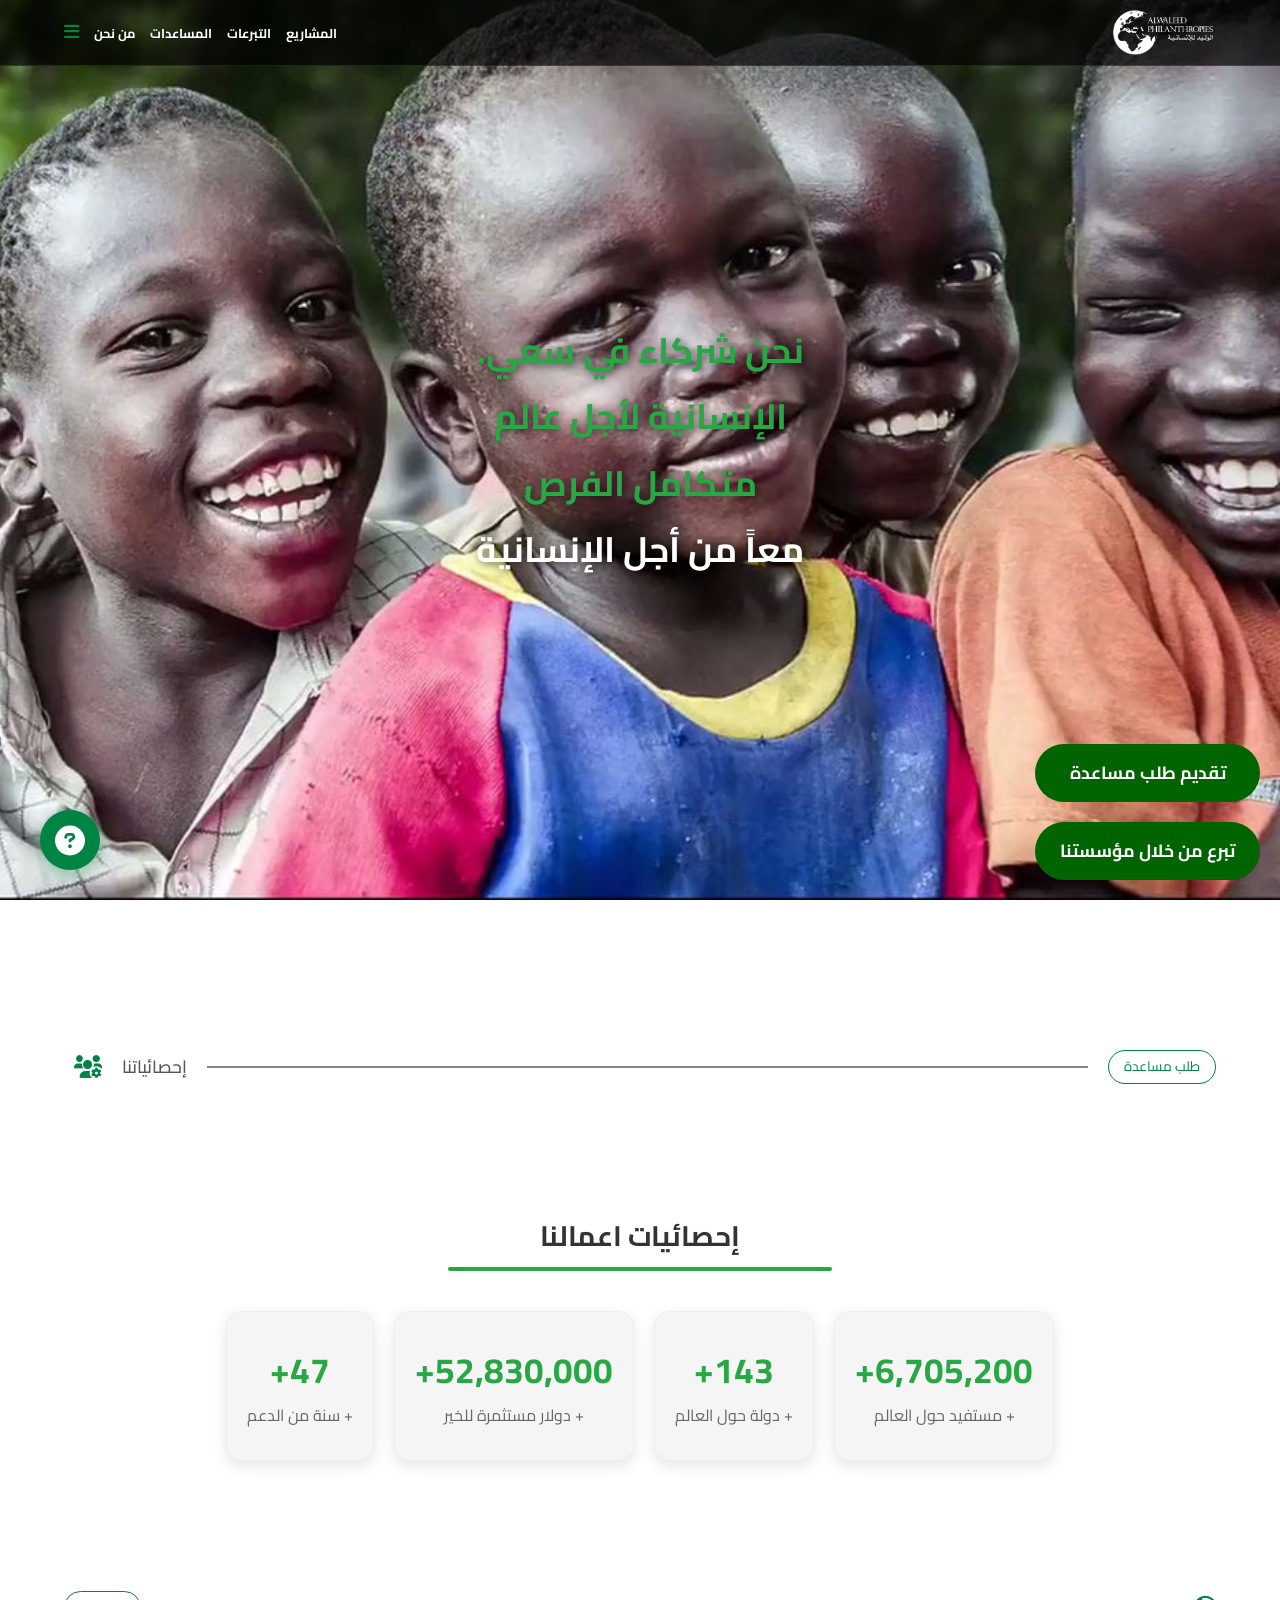
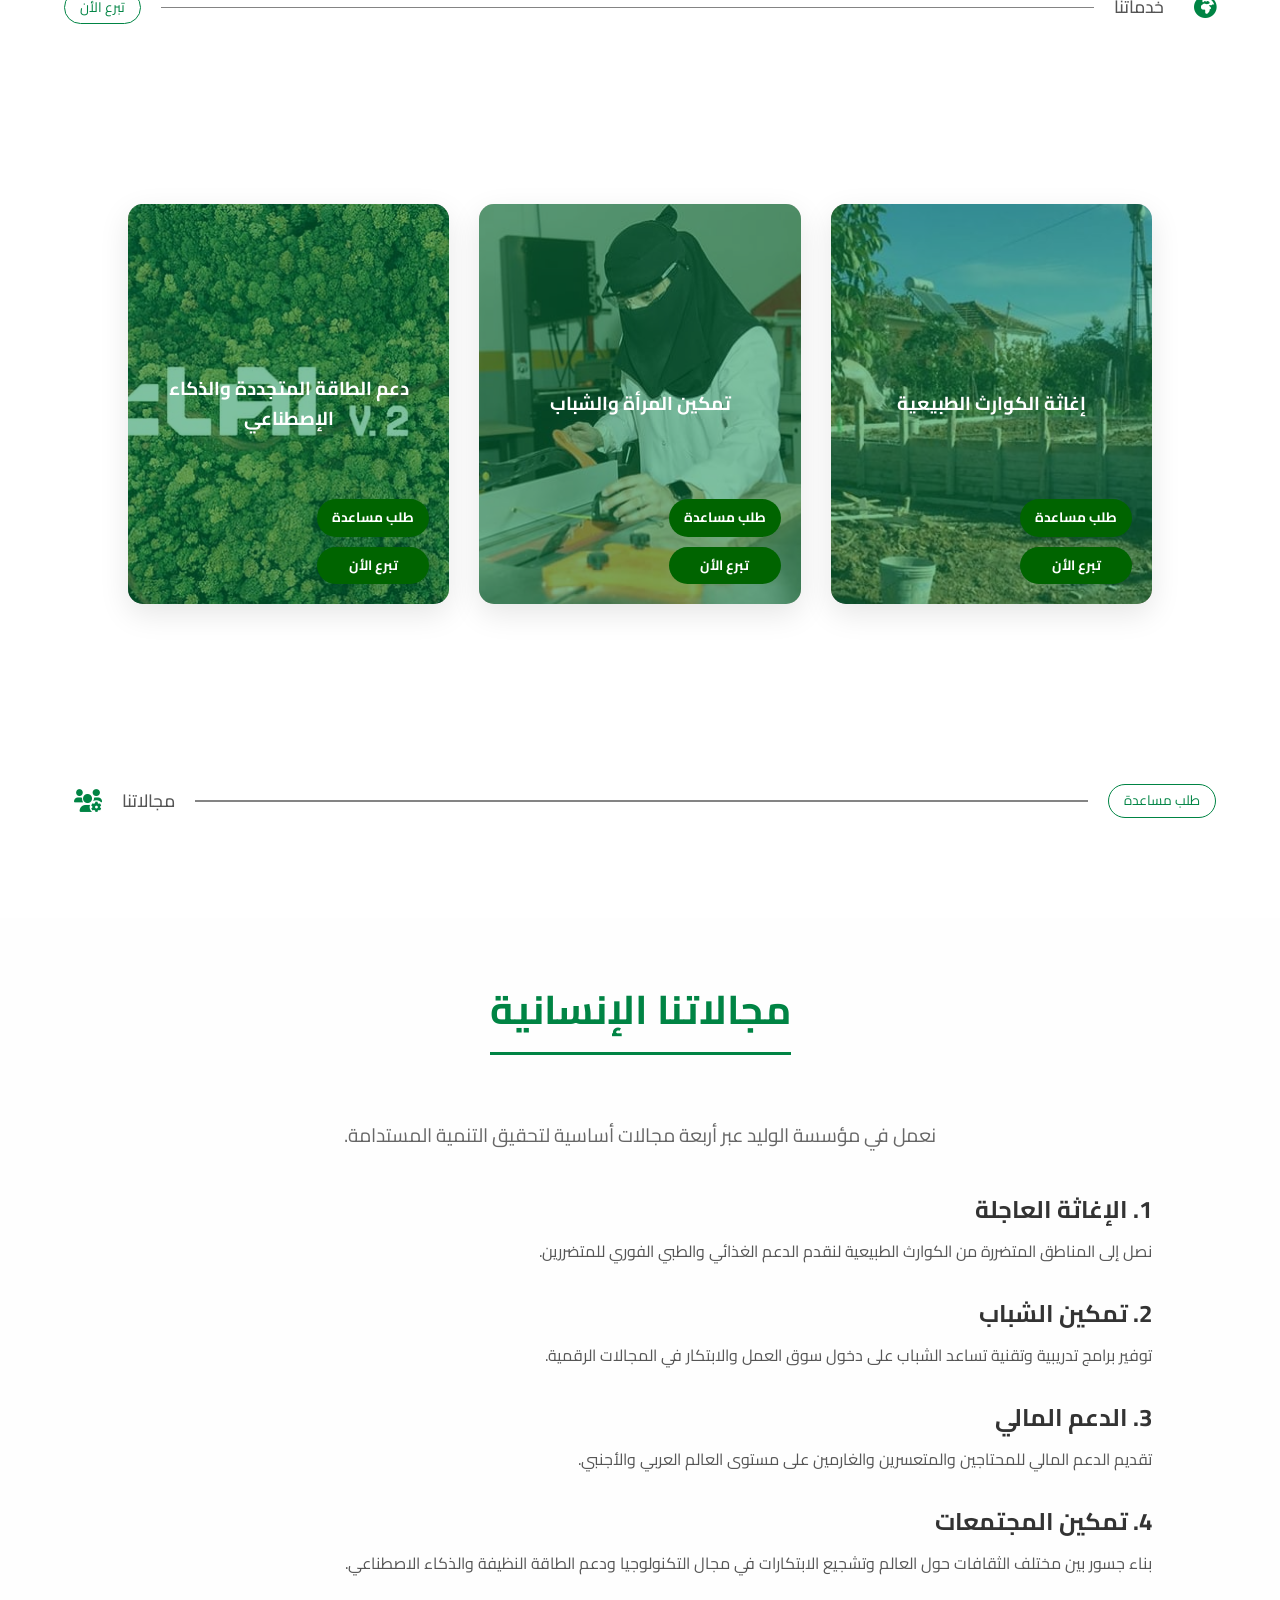
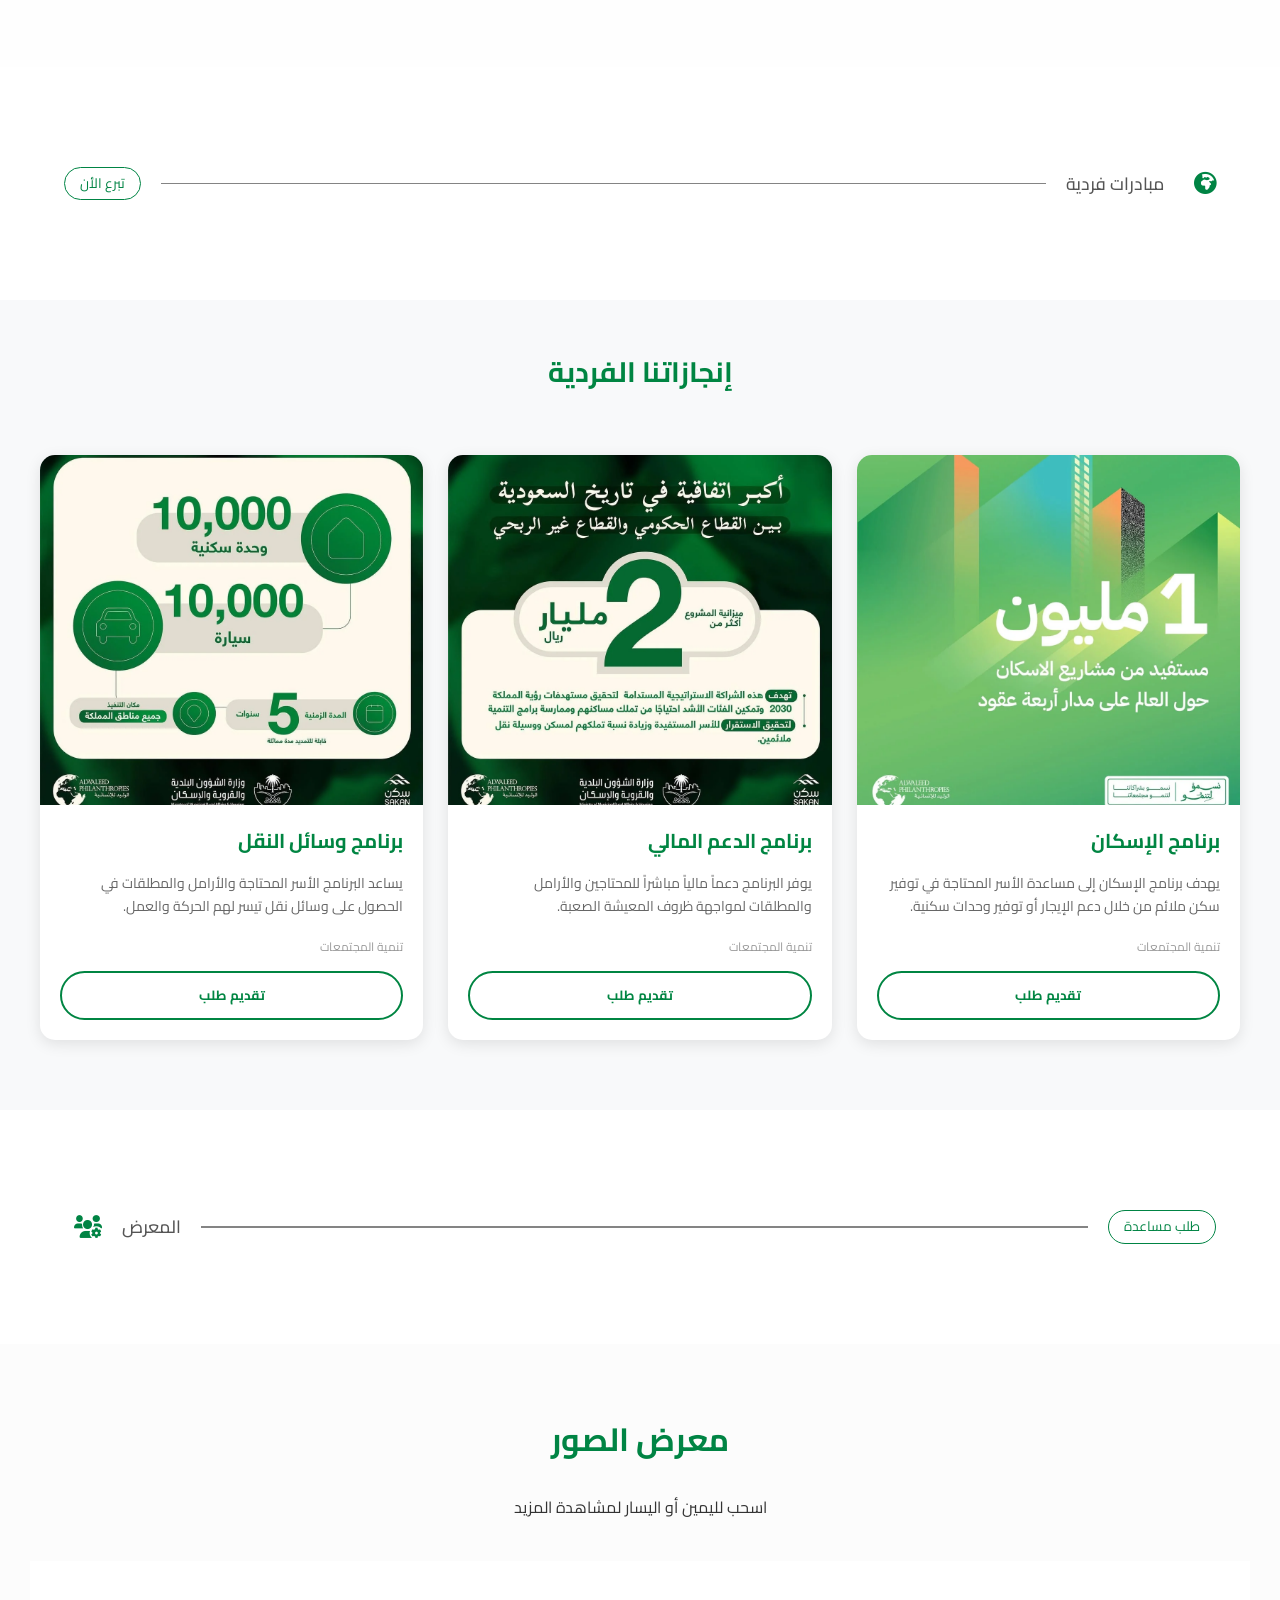
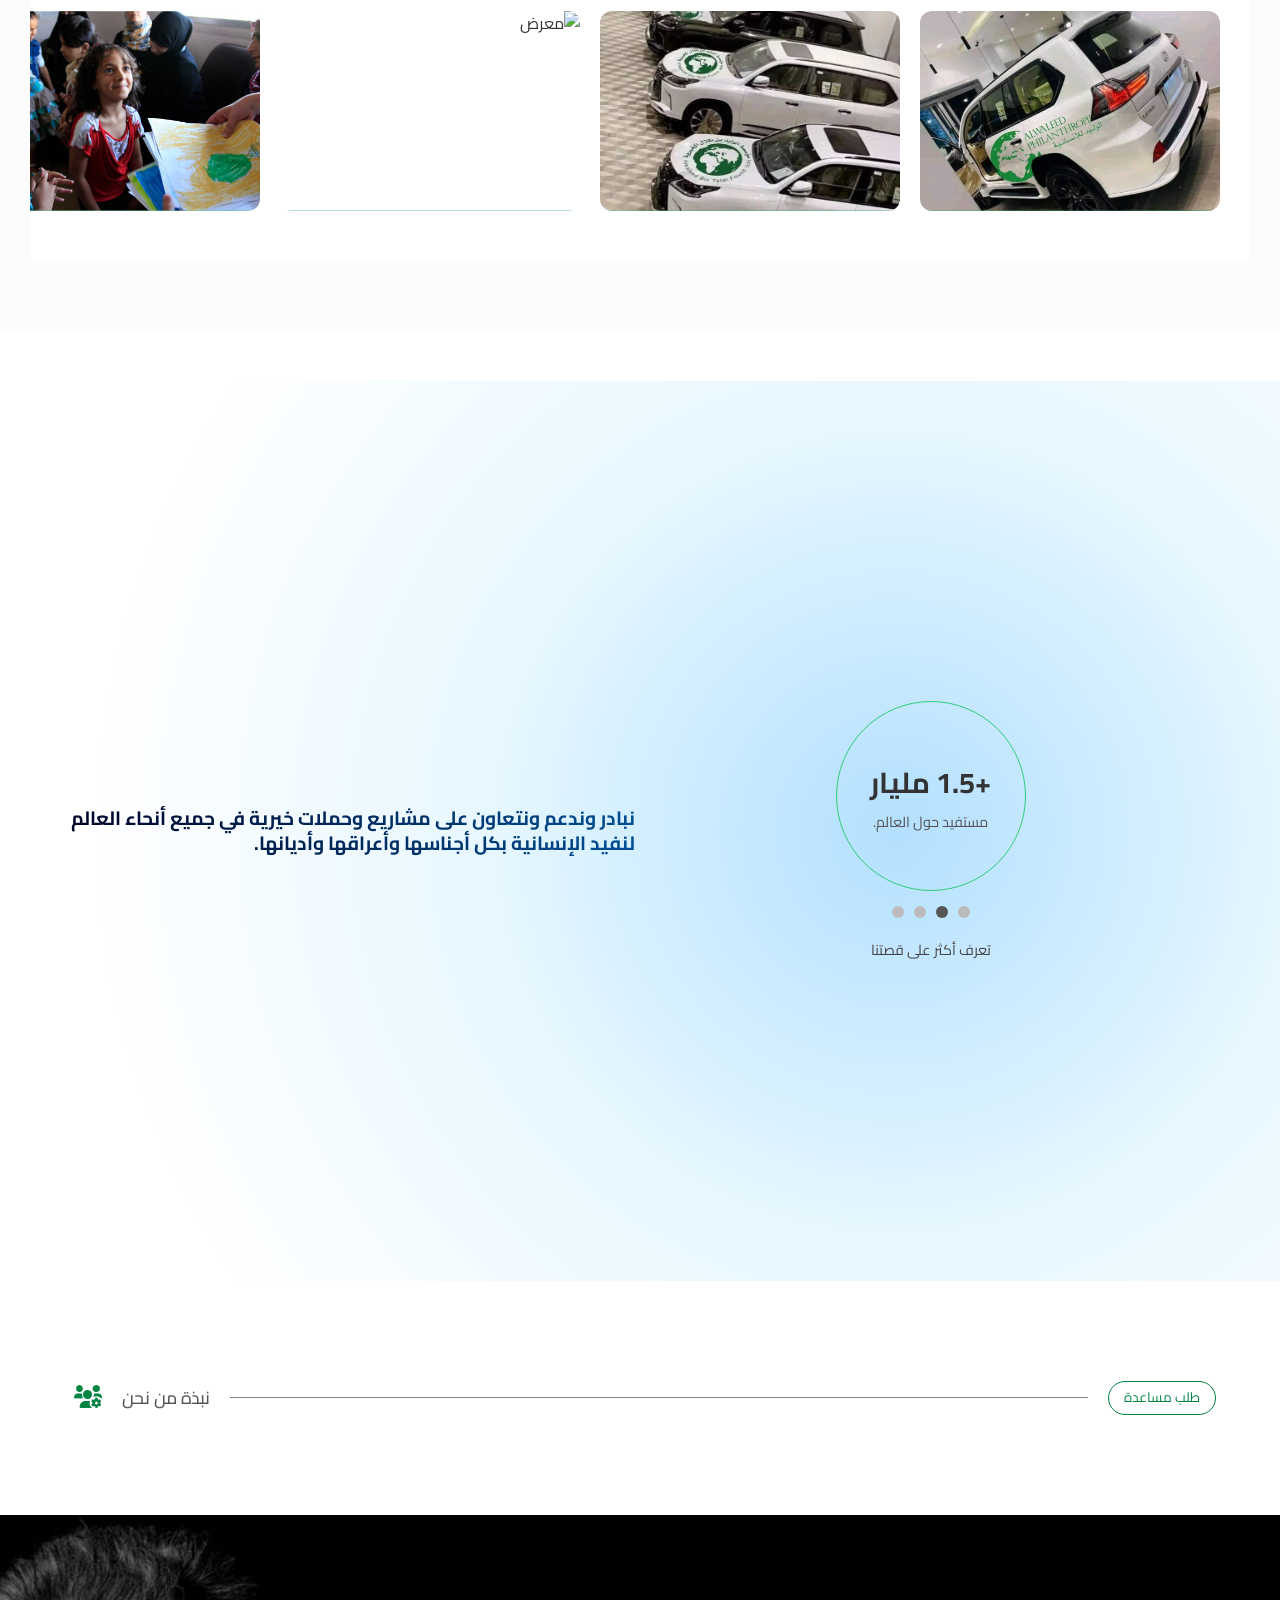
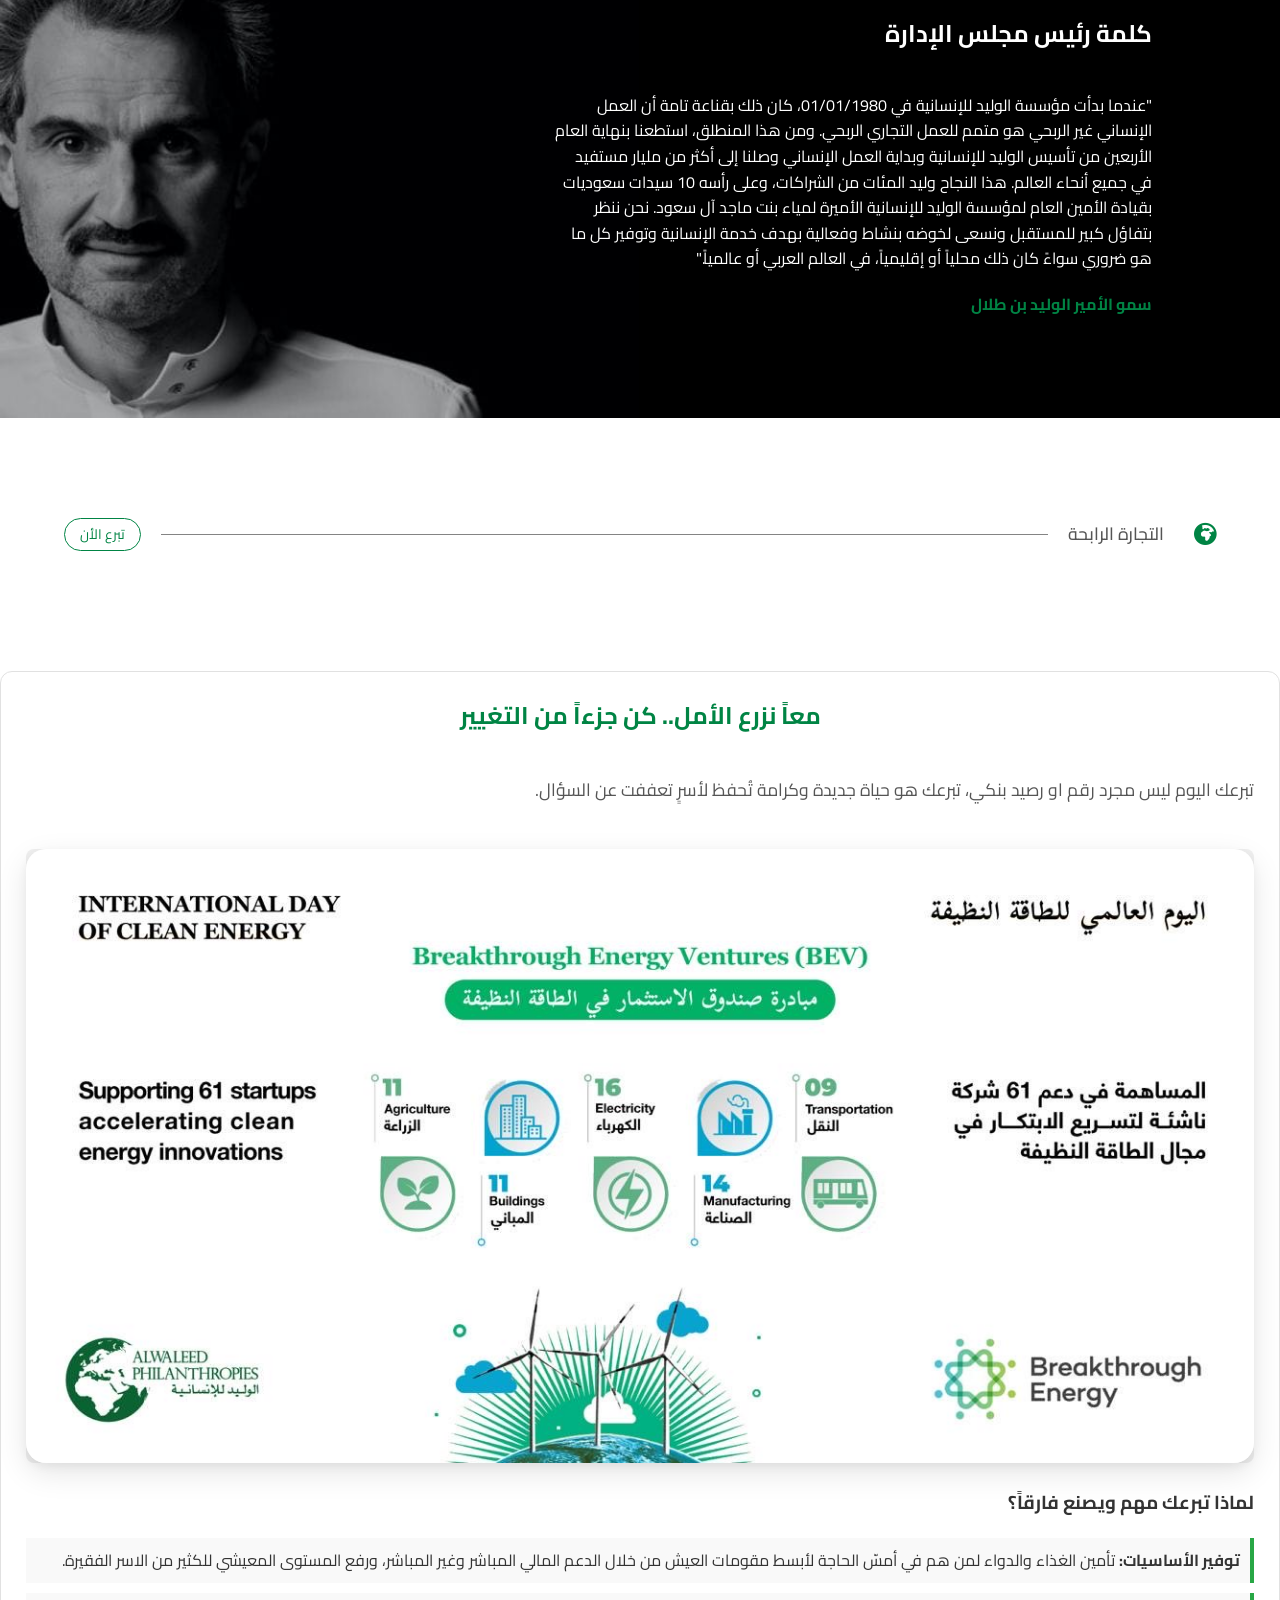
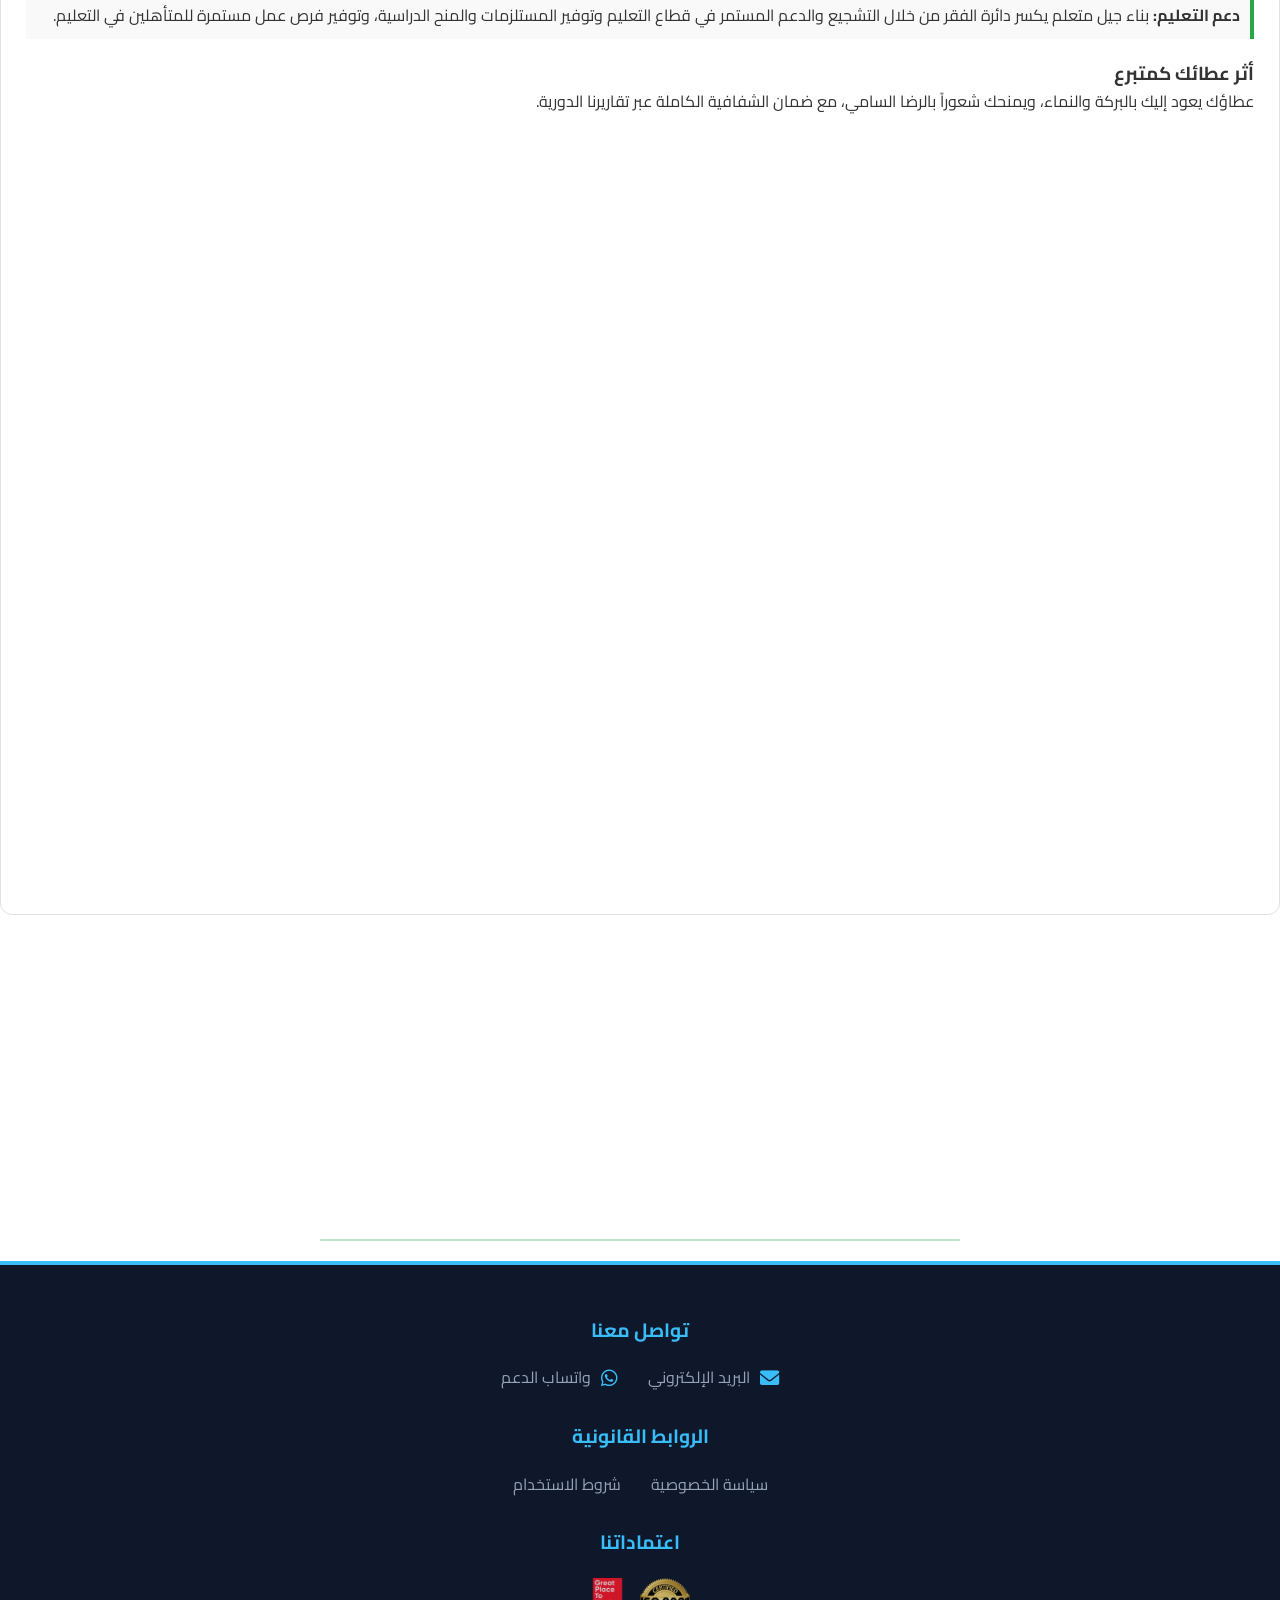
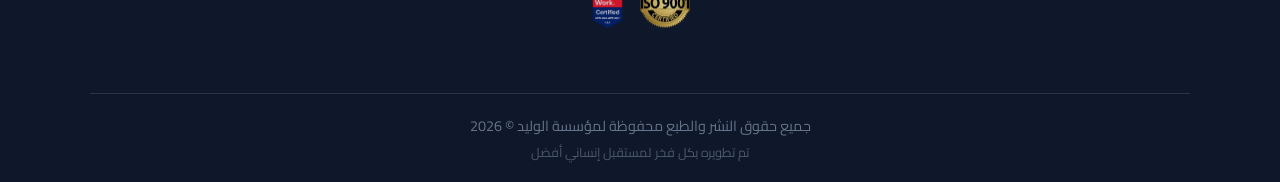
==== index.html @ 6af89cd0 "first commit" ====
<!DOCTYPE html>
<html lang="ar" dir="rtl">

<head>
    <meta charset="UTF-8">
    <meta name="viewport" content="width=device-width, initial-scale=1.0">
    <title>مؤسسة الوليد للإنسانية - الموقع الرسمي</title>
    <meta name="description" content="نمد يد العون للمحتاجين بخطوات ميسرة وفي متناول الجميع">

    <!-- Open Graph Meta Tags -->
    <meta property="og:title" content="مؤسسة الوليد للإنسانية">
    <meta property="og:description" content="نمد يد العون للمحتاجين بخطوات ميسرة وفي متناول الجميع">
    <meta property="og:image" content="assets/logos/logo-green.svg">
    <meta property="og:url" content="https://alwaleed-foundation.vercel.app/">
    <meta property="og:type" content="website">

    <!-- PWA -->
    <link rel="manifest" href="manifest.json">
    <meta name="theme-color" content="#0d3b66">

    <!-- External CSS (Icons) -->
    <link rel="stylesheet" href="https://cdnjs.cloudflare.com/ajax/libs/font-awesome/6.0.0/css/all.min.css">

    <!-- Internal CSS -->
    <link rel="stylesheet" href="css/global.css">
    <link rel="stylesheet" href="css/components.css">
    <link rel="stylesheet" href="css/home.css">
</head>

<body>

    <!-- ====================== Header ====================== -->
    <header id="header">
        <div class="logo-container">
            <a href="index.html">
                <!-- استخدام الشعار الأبيض في الهيدر لأنه على خلفية داكنة -->
                <img src="assets/logos/logo-white.svg" alt="مؤسسة الوليد للإنسانية">
            </a>
        </div>
        <nav>
            <ul>
                <li><a href="pages/hmlat.html">المشاريع</a></li>
                <li><a href="pages/cases.html">التبرعات</a></li>
                <li><a href="pages/view-us.html">المساعدات</a></li>
                <li><a href="pages/we.html">من نحن</a></li>
                <li><i class="fas fa-bars"></i></li>
            </ul>
        </nav>
    </header>

    <!-- ====================== Hero Section ====================== -->
    <section class="hero">
        <!-- صور الخلفية المتغيرة -->
        <div class="hero-bg active" style="background-image: url('images/aa.jpg');"></div>
        <div class="hero-bg" style="background-image: url('images/qqd.jpg');"></div>
        <div class="hero-bg" style="background-image: url('images/ss.webp');"></div>
        <div class="hero-bg" style="background-image: url('images/sf.jpg');"></div>
        <div class="hero-bg" style="background-image: url('images/sa.jpg');"></div>
        <div class="hero-bg" style="background-image: url('images/sd.webp');"></div>
        <div class="hero-bg" style="background-image: url('images/sg.jpg');"></div>
        <div class="hero-bg" style="background-image: url('images/sh.jpg');"></div>
        <div class="hero-bg" style="background-image: url('images/sj.jpg');"></div>

        <!-- النصوص المتحركة -->
        <div class="text-group">
            <h1 style="color: var(--primary-green-light);">نحن شركاء في سعي.</h1>
            <h1 style="color: var(--primary-green-light);">الإنسانية لأجل عالم</h1>
            <h1 style="color: var(--primary-green-light);">متكامل الفرص</h1>
            <h1>معاً من أجل الإنسانية</h1>
        </div>

        <!-- أزرار الهيرو -->
        <div class="hero-content">
            <a href="pages/us.html" class="btn-main">تقديم طلب مساعدة</a>
            <a href="pages/donate.html" class="btn-main">تبرع من خلال مؤسستنا</a>
        </div>
    </section>

    <div class="spacer-100"></div>

    <!-- ====================== إحصائياتنا ====================== -->
    <div class="line-container reverse reveal text-1">
        <i class="fas fa-users-cog reveal"></i> <span class="line-text">إحصائياتنا</span>
        <div class="styled-line"></div>
        <a href="pages/us.html" class="btn-action">طلب مساعدة</a>
    </div>

    <div class="spacer-50"></div>

    <section class="achievements-section reveal text-2">
        <h2 class="main-title reveal">إحصائيات اعمالنا</h2>
        <div class="title-line reveal"></div>

        <div class="stats-grid reveal">
            <div class="stat-card reveal text-1">
                <h2 class="counter" data-target="6,705,200+">0</h2>
                <p class="stat-label">+ مستفيد حول العالم</p>
            </div>

            <div class="stat-card reveal text-2">
                <h2 class="counter" data-target="143+">0</h2>
                <p class="stat-label">+ دولة حول العالم</p>
            </div>

            <div class="stat-card reveal text-3">
                <h2 class="counter" data-target="52,830,000+">0</h2>
                <p class="stat-label">+ دولار مستثمرة للخير</p>
            </div>

            <div class="stat-card reveal text-1">
                <h2 class="counter" data-target="47+">0</h2>
                <p class="stat-label">+ سنة من الدعم</p>
            </div>
        </div>
    </section>

    <div class="spacer-50"></div>

    <!-- ====================== خدماتنا ====================== -->
    <div class="line-container reveal text-1">
        <i class="fas fa-globe-africa"></i> <span class="line-text">خدماتنا</span>
        <div class="styled-line"></div>
        <a href="pages/donate.html" class="btn-action">تبرع الأن</a>
    </div>

    <div class="spacer-50"></div>

    <section class="section-cards reveal text-2">
        <div class="card reveal text-1">
            <img src="images/IMG-20260323-WA0007.jpg" alt="إغاثة الكوارث الطبيعية" loading="lazy">
            <div class="card-overlay reveal">
                <h3>إغاثة الكوارث الطبيعية</h3>
                <div class="card-buttons reveal">
                    <a href="pages/us.html" class="btn-main">طلب مساعدة</a>
                    <a href="pages/donate.html" class="btn-main">تبرع الأن</a>
                </div>
            </div>
        </div>

        <div class="card reveal text-2">
            <img src="images/IMG-20260323-WA0006.jpg" alt="تمكين المرأة والشباب" loading="lazy">
            <div class="card-overlay reveal">
                <h3>تمكين المرأة والشباب</h3>
                <div class="card-buttons reveal">
                    <a href="pages/us.html" class="btn-main">طلب مساعدة</a>
                    <a href="pages/donate.html" class="btn-main">تبرع الأن</a>
                </div>
            </div>
        </div>

        <div class="card reveal text-3">
            <img src="images/IMG-20260323-WA0010.jpg" alt="دعم الطاقة المتجددة والذكاء الإصطناعي" loading="lazy">
            <div class="card-overlay reveal">
                <h3>دعم الطاقة المتجددة والذكاء الإصطناعي</h3>
                <div class="card-buttons reveal">
                    <a href="pages/us.html" class="btn-main">طلب مساعدة</a>
                    <a href="pages/donate.html" class="btn-main">تبرع الأن</a>
                </div>
            </div>
        </div>
    </section>

    <div class="spacer-50"></div>

    <!-- ====================== مجالاتنا ====================== -->
    <div class="line-container reverse reveal text-1">
        <i class="fas fa-users-cog reveal"></i> <span class="line-text">مجالاتنا</span>
        <div class="styled-line"></div>
        <a href="pages/us.html" class="btn-action">طلب مساعدة</a>
    </div>

    <div class="spacer-50"></div>

    <section class="our-fields reveal text-2">
        <div class="container reveal">
            <h2>مجالاتنا الإنسانية</h2>
            <div class="spacer-50"></div>
            <p class="main-description reveal">نعمل في مؤسسة الوليد عبر أربعة مجالات أساسية لتحقيق التنمية المستدامة.
            </p>
        </div>

        <div class="field-item reveal text-1">
            <h3>1. الإغاثة العاجلة</h3>
            <p>نصل إلى المناطق المتضررة من الكوارث الطبيعية لنقدم الدعم الغذائي والطبي الفوري للمتضررين.</p>
        </div>

        <div class="field-item reveal text-2">
            <h3>2. تمكين الشباب</h3>
            <p>توفير برامج تدريبية وتقنية تساعد الشباب على دخول سوق العمل والابتكار في المجالات الرقمية.</p>
        </div>

        <div class="field-item reveal text-3">
            <h3>3. الدعم المالي</h3>
            <p>تقديم الدعم المالي للمحتاجين والمتعسرين والغارمين على مستوى العالم العربي والأجنبي.</p>
        </div>

        <div class="field-item reveal text-1">
            <h3>4. تمكين المجتمعات</h3>
            <p>بناء جسور بين مختلف الثقافات حول العالم وتشجيع الابتكارات في مجال التكنولوجيا ودعم الطاقة النظيفة والذكاء
                الاصطناعي.</p>
        </div>
    </section>

    <div class="spacer-50"></div>

    <!-- ====================== مبادرات فردية ====================== -->
    <div class="line-container reveal text-1">
        <i class="fas fa-globe-africa"></i> <span class="line-text">مبادرات فردية</span>
        <div class="styled-line"></div>
        <a href="pages/donate.html" class="btn-action">تبرع الأن</a>
    </div>

    <div class="spacer-50"></div>

    <section class="programs-section">
        <div class="section-title reveal">
            <h2>إنجازاتنا الفردية</h2>
        </div>

        <div class="cards-container">
            <div class="program-card">
                <div class="card-image">
                    <img src="images/mmx.jpg" alt="برنامج الإسكان" loading="lazy">
                </div>
                <div class="card-content">
                    <h3>برنامج الإسكان</h3>
                    <p>يهدف برنامج الإسكان إلى مساعدة الأسر المحتاجة في توفير سكن ملائم من خلال دعم الإيجار أو توفير
                        وحدات سكنية.</p>
                    <div class="card-footer">
                        <span>تنمية المجتمعات</span>
                        <a href="pages/us.html">
                            <button class="btn-apply">تقديم طلب</button>
                        </a>
                    </div>
                </div>
            </div>

            <div class="program-card">
                <div class="card-image">
                    <img src="images/mmz.jpg" alt="برنامج الدعم المالي" loading="lazy">
                </div>
                <div class="card-content">
                    <h3>برنامج الدعم المالي</h3>
                    <p>يوفر البرنامج دعماً مالياً مباشراً للمحتاجين والأرامل والمطلقات لمواجهة ظروف المعيشة الصعبة.</p>
                    <div class="card-footer">
                        <span>تنمية المجتمعات</span>
                        <a href="pages/us.html">
                            <button class="btn-apply">تقديم طلب</button>
                        </a>
                    </div>
                </div>
            </div>

            <div class="program-card">
                <div class="card-image">
                    <img src="images/mml.jpg" alt="برنامج وسائل النقل" loading="lazy">
                </div>
                <div class="card-content">
                    <h3>برنامج وسائل النقل</h3>
                    <p>يساعد البرنامج الأسر المحتاجة والأرامل والمطلقات في الحصول على وسائل نقل تيسر لهم الحركة والعمل.
                    </p>
                    <div class="card-footer">
                        <span>تنمية المجتمعات</span>
                        <a href="pages/us.html">
                            <button class="btn-apply">تقديم طلب</button>
                        </a>
                    </div>
                </div>
            </div>
        </div>
    </section>

    <div class="spacer-50"></div>

    <!-- ====================== المعرض ====================== -->
    <div class="line-container reverse reveal text-1">
        <i class="fas fa-users-cog reveal"></i> <span class="line-text">المعرض</span>
        <div class="styled-line"></div>
        <a href="pages/us.html" class="btn-action">طلب مساعدة</a>
    </div>

    <div class="spacer-50"></div>

    <section class="gallery-section reveal text-2">
        <div class="gallery-title">
            <h2 style="color: var(--primary-green);">معرض الصور</h2>
            <div class="spacer-30"></div>
            <p>اسحب لليمين أو اليسار لمشاهدة المزيد</p>
        </div>

        <div class="gallery-wrapper reveal">
            <div class="continuous-scroll">
                <div class="gallery-item"><img src="images/dd.jpg" class="gallery-img" alt="معرض" loading="lazy">
                    <div class="img-overlay">مبادراتنا</div>
                </div>
                <div class="gallery-item"><img src="images/ds.jpg" class="gallery-img" alt="معرض" loading="lazy">
                    <div class="img-overlay">مشاريعنا</div>
                </div>
                <div class="gallery-item"><img src="images/dc.jpeg" class="gallery-img" alt="معرض" loading="lazy">
                    <div class="img-overlay">إنجازاتنا</div>
                </div>
                <div class="gallery-item"><img src="images/qqq.jpg" class="gallery-img" alt="معرض" loading="lazy">
                    <div class="img-overlay">جهودنا</div>
                </div>
                <div class="gallery-item"><img src="images/qqw.jpg" class="gallery-img" alt="معرض" loading="lazy">
                    <div class="img-overlay">أعمالنا</div>
                </div>
                <div class="gallery-item"><img src="images/qqe.jpg" class="gallery-img" alt="معرض" loading="lazy">
                    <div class="img-overlay">فريقنا</div>
                </div>
                <div class="gallery-item"><img src="images/qqr.jpg" class="gallery-img" alt="معرض" loading="lazy">
                    <div class="img-overlay">تطوع</div>
                </div>
                <div class="gallery-item"><img src="images/qqt.jpg" class="gallery-img" alt="معرض" loading="lazy">
                    <div class="img-overlay">إغاثة</div>
                </div>
                <div class="gallery-item"><img src="images/qqy.jpg" class="gallery-img" alt="معرض" loading="lazy">
                    <div class="img-overlay">دعم</div>
                </div>
                <div class="gallery-item"><img src="images/qqu.jpg" class="gallery-img" alt="معرض" loading="lazy">
                    <div class="img-overlay">تمكين</div>
                </div>
                <div class="gallery-item"><img src="images/qqi.jpg" class="gallery-img" alt="معرض" loading="lazy"></div>
                <div class="gallery-item"><img src="images/qqo.jpg" class="gallery-img" alt="معرض" loading="lazy"></div>
                <div class="gallery-item"><img src="images/qqp.jpg" class="gallery-img" alt="معرض" loading="lazy"></div>
                <div class="gallery-item"><img src="images/qqa.jpg" class="gallery-img" alt="معرض" loading="lazy"></div>
                <div class="gallery-item"><img src="images/qqs.jpg" class="gallery-img" alt="معرض" loading="lazy"></div>

                <!-- تكرار لضمان الحركة المستمرة -->
                <div class="gallery-item"><img src="images/dd.jpg" class="gallery-img" alt="معرض" loading="lazy">
                    <div class="img-overlay">مبادراتنا</div>
                </div>
                <div class="gallery-item"><img src="images/ds.jpg" class="gallery-img" alt="معرض" loading="lazy">
                    <div class="img-overlay">مشاريعنا</div>
                </div>
                <div class="gallery-item"><img src="images/dc.jpeg" class="gallery-img" alt="معرض" loading="lazy">
                    <div class="img-overlay">إنجازاتنا</div>
                </div>
                <div class="gallery-item"><img src="images/qqq.jpg" class="gallery-img" alt="معرض" loading="lazy">
                    <div class="img-overlay">جهودنا</div>
                </div>
                <div class="gallery-item"><img src="images/qqw.jpg" class="gallery-img" alt="معرض" loading="lazy">
                    <div class="img-overlay">أعمالنا</div>
                </div>
            </div>
        </div>
    </section>

    <div class="spacer-50"></div>

    <!-- نافذة عرض الصور (Modal) -->
    <div id="imageModal" class="modal">
        <span class="close-modal">&times;</span>
        <img class="modal-content" id="fullImage" alt="صورة مكبرة">
        <div id="caption"></div>
    </div>

    <!-- ====================== دائرة الأرقام (AP Carousel) ====================== -->
    <section class="ap-hero-section reveal text-1">
        <div class="ap-container">
            <div class="ap-hero-text reveal text-2">
                <h1>نبادر وندعم ونتعاون على مشاريع وحملات خيرية في جميع أنحاء العالم لنفيد الإنسانية بكل أجناسها
                    وأعراقها وأديانها.</h1>
            </div>

            <div class="ap-circle-carousel reveal text-3">
                <div class="ap-carousel-wrapper">
                    <div class="ap-carousel-item active">
                        <h2>+45 سنة</h2>
                        <p>من الدعم المستمر والعمل الجاد.</p>
                    </div>
                    <div class="ap-carousel-item">
                        <h2>+1.5 مليار</h2>
                        <p>مستفيد حول العالم.</p>
                    </div>
                    <div class="ap-carousel-item">
                        <h2>190 بلد</h2>
                        <p>تم الوصول إليها.</p>
                    </div>
                    <div class="ap-carousel-item">
                        <h2>+5 مليار $</h2>
                        <p>مستثمرة في الخير.</p>
                    </div>
                </div>

                <div class="ap-carousel-dots">
                    <span class="dot active" onclick="currentSlide(1)"></span>
                    <span class="dot" onclick="currentSlide(2)"></span>
                    <span class="dot" onclick="currentSlide(3)"></span>
                    <span class="dot" onclick="currentSlide(4)"></span>
                </div>

                <a href="pages/we.html" class="ap-read-more">تعرف أكثر على قصتنا</a>
            </div>
        </div>
    </section>

    <div class="spacer-50"></div>

    <!-- ====================== كلمة رئيس مجلس الإدارة ====================== -->
    <div class="line-container reverse reveal text-1">
        <i class="fas fa-users-cog reveal"></i> <span class="line-text">نبذة من نحن</span>
        <div class="styled-line"></div>
        <a href="pages/us.html" class="btn-action">طلب مساعدة</a>
    </div>

    <div class="spacer-50"></div>

    <section class="quote-box reveal text-2">
        <div style="max-width: 600px;">
            <h2 style="margin-bottom: 20px;">كلمة رئيس مجلس الإدارة</h2>
            <div class="spacer-20"></div>
            <p>"عندما بدأت مؤسسة الوليد للإنسانية في 01/01/1980، كان ذلك بقناعة تامة أن العمل الإنساني غير الربحي هو
                متمم للعمل التجاري الربحي. ومن هذا المنطلق، استطعنا بنهاية العام الأربعين من تأسيس الوليد للإنسانية
                وبداية العمل الإنساني وصلنا إلى أكثر من مليار مستفيد في جميع أنحاء العالم. هذا النجاح وليد المئات من
                الشراكات، وعلى رأسه 10 سيدات سعوديات بقيادة الأمين العام لمؤسسة الوليد للإنسانية الأميرة لمياء بنت ماجد
                آل سعود. نحن ننظر بتفاؤل كبير للمستقبل ونسعى لخوضه بنشاط وفعالية بهدف خدمة الإنسانية وتوفير كل ما هو
                ضروري سواءً كان ذلك محلياً أو إقليمياً، في العالم العربي أو عالمياً."</p>
            <h4 style="margin-top: 20px; color: var(--primary-green);">سمو الأمير الوليد بن طلال</h4>
        </div>
    </section>

    <div class="spacer-50"></div>

    <!-- ====================== التجارة الرابحة (منشور) ====================== -->
    <div class="line-container reveal text-1">
        <i class="fas fa-globe-africa"></i> <span class="line-text">التجارة الرابحة</span>
        <div class="styled-line"></div>
        <a href="pages/donate.html" class="btn-action">تبرع الأن</a>
    </div>

    <div class="spacer-50"></div>

    <section class="donation-post-container reveal text-2">
        <div class="post-header reveal text-1">
            <h2 style="color: var(--primary-green); text-align: center;">معاً نزرع الأمل.. كن جزءاً من التغيير</h2>
            <div class="spacer-30"></div>
            <p class="lead-text">تبرعك اليوم ليس مجرد رقم او رصيد بنكي، تبرعك هو حياة جديدة وكرامة تُحفظ لأسرٍ تعففت عن
                السؤال.</p>
            <div class="spacer-20"></div>
        </div>

        <div class="post-image-slot reveal text-2">
            <img src="images/ssd.jpg" alt="مشاريعنا الخيرية" class="responsive-img" loading="lazy">
        </div>

        <div class="post-content reveal text-1">
            <h3>لماذا تبرعك مهم ويصنع فارقاً؟</h3>
            <div class="spacer-20"></div>
            <ul class="benefits-list reveal text-2">
                <li><strong>توفير الأساسيات:</strong> تأمين الغذاء والدواء لمن هم في أمسّ الحاجة لأبسط مقومات العيش من
                    خلال الدعم المالي المباشر وغير المباشر، ورفع المستوى المعيشي للكثير من الاسر الفقيرة.</li>
                <li><strong>دعم التعليم:</strong> بناء جيل متعلم يكسر دائرة الفقر من خلال التشجيع والدعم المستمر في قطاع
                    التعليم وتوفير المستلزمات والمنح الدراسية، وتوفير فرص عمل مستمرة للمتأهلين في التعليم.</li>
            </ul>

            <h3 style="margin-top: 20px;">أثر عطائك كمتبرع</h3>
            <p>عطاؤك يعود إليك بالبركة والنماء، ويمنحك شعوراً بالرضا السامي، مع ضمان الشفافية الكاملة عبر تقاريرنا
                الدورية.</p>
        </div>

        <div class="post-image-slot reveal text-2">
            <img src="images/ssa.jpg" alt="توثيق المساعدات" class="responsive-img" loading="lazy">
        </div>

        <div class="post-footer reveal text-3">
            <a href="pages/donate.html" class="donate-now-btn">تبرع الآن واصنع فرقاً</a>
            <p class="quote">"أفضل ما يقدمه الإنسان هو ما يتركه خلفه من أثر طيب."</p>
        </div>
    </section>

    <div class="spacer-50"></div>

    <!-- ====================== تواصل معنا ====================== -->
    <div class="line-container reverse reveal text-1">
        <i class="fas fa-users-cog reveal"></i> <span class="line-text">تواصل معنا</span>
        <div class="styled-line"></div>
        <a href="pages/us.html" class="btn-action">طلب مساعدة</a>
    </div>

    <div class="spacer-50"></div>
    <hr class="hr reveal">
    <div class="spacer-30"></div>

    <!-- ====================== الفوتر ====================== -->
    <footer class="main-footer">
        <div class="footer-container">

            <div class="footer-section contact-info">
                <h3>تواصل معنا</h3>
                <div class="contact-links">
                    <a href="mailto:support@alwaleed.com" class="contact-item">
                        <i class="fas fa-envelope"></i> البريد الإلكتروني
                    </a>
                    <a href="https://wa.me/966578012189" class="contact-item">
                        <i class="fab fa-whatsapp"></i> واتساب الدعم
                    </a>
                </div>
            </div>

            <div class="footer-section legal-links">
                <h3>الروابط القانونية</h3>
                <div class="links-grid">
                    <a href="pages/privacy-policy.html">سياسة الخصوصية</a>
                    <a href="pages/terms.html">شروط الاستخدام</a>
                </div>
            </div>

            <div class="footer-section">
                <h3>اعتماداتنا</h3>
                <div class="footer-badges">
                    <img src="assets/certificates/iso.png" alt="ISO Certification" loading="lazy">
                    <img src="assets/certificates/Al_Waleed_Philanthropies_SA_English_2026_Certification_Badge.png"
                        alt="Certification 2026" loading="lazy">
                </div>
            </div>

            <div class="footer-divider"></div>

            <div class="footer-bottom">
                <p>جميع حقوق النشر والطبع محفوظة لمؤسسة الوليد © 2026</p>
                <p class="branding">تم تطويره بكل فخر لمستقبل إنساني أفضل</p>
            </div>
        </div>
    </footer>

    <!-- ====================== أزرار عائمة و Modal للـ FAQ ====================== -->
    <button class="faq-floating-btn" id="openFaq" title="الأسئلة الشائعة">
        <svg xmlns="http://www.w3.org/2000/svg" viewBox="0 0 512 512" width="35" height="35" fill="#ffffff">
            <path
                d="M256 512A256 256 0 1 0 256 0a256 256 0 1 0 0 512zM169.8 165.3c7.9-22.3 29.1-37.3 52.8-37.3l58.3 0c34.9 0 63.1 28.3 63.1 63.1c0 22.6-12.1 43.5-31.7 54.8L280 264.4c-.2 13-10.9 23.6-24 23.6c-13.3 0-24-10.7-24-24l0-13.5c0-8.6 4.6-16.5 12.1-20.8l44.3-25.4c4.7-2.7 7.6-7.7 7.6-13.1c0-8.4-6.8-15.1-15.1-15.1l-58.3 0c-3.4 0-6.4 2.1-7.5 5.3l-10.4 29.2c-4.4 12.5-18.2 19-30.6 14.6s-19-18.2-14.6-30.6l10.4-29.2zM224 352a32 32 0 1 1 64 0 32 32 0 1 1 -64 0z" />
        </svg>
    </button>

    <div id="faqModal" class="faq-modal">
        <div class="faq-modal-content">
            <span class="close-btn" id="closeFaq">&times;</span>
            <h2>الأسئلة الشائعة</h2>

            <div class="faq-item">
                <button class="faq-q">كيف يمكنني المساهمة؟</button>
                <div class="faq-a">
                    <p>عبر التبرع المباشر أو التطوع.</p>
                </div>
            </div>

            <div class="faq-item">
                <button class="faq-q">كيف يمكنني الحصول على المساعدة؟</button>
                <div class="faq-a">
                    <p>من خلال النقر على زر طلب مساعدة في صفحة الموقع الرئيسية.</p>
                </div>
            </div>

            <div class="faq-item">
                <button class="faq-q">ماهي انواع المساعدات التي تقدمونها؟</button>
                <div class="faq-a">
                    <p>مساعدات مالية او سكنية او سيارات للافراد، وغيرها من المساعدات المجتمعية.</p>
                </div>
            </div>

            <div class="faq-item">
                <button class="faq-q">هل مؤسسة الوليد الانسانية تطلب رسوم؟</button>
                <div class="faq-a">
                    <p>مؤسسة الوليد الانسانية لا تطلب رسوم ابداً، ولكن نظام التحويلات في مؤسسة النقد العربي السعودي تفرض
                        رسوم بسيطة للتحويلات.</p>
                </div>
            </div>

            <div class="faq-item">
                <button class="faq-q">كيف اعرف انني اتعامل مع المكتب الصحيح؟</button>
                <div class="faq-a">
                    <p>تأكد انك تقوم برفع طلب المساعدة عن طريق الموقع وتجنب الصفحات المزيفة على واتساب او فيسبوك وغيرها.
                    </p>
                </div>
            </div>

            <div class="faq-item">
                <button class="faq-q">ماذا افعل عندما اتعرض لعمليات نصب واحتيال باسم المؤسسة؟</button>
                <div class="faq-a">
                    <p>تواصل فوراً مع خدمة العملاء على واتساب، وقم بتوضيح المشكلة وارفق المستندات التي تثبت صحة كلامك.
                    </p>
                </div>
            </div>

            <div class="faq-item">
                <button class="faq-q">كم المدة التي انتظر حتى احصل على المساعدة؟</button>
                <div class="faq-a">
                    <p>تعتمد المدة على صحة بيانات المستفيد والتزامه بالتعليمات المطروحة عليه.</p>
                </div>
            </div>

            <div class="faq-item">
                <button class="faq-q">ماذا يحدث عند تكرار طلب المساعدة وارسال البيانات اكثر من مرة؟</button>
                <div class="faq-a">
                    <p>يتم ايقاف ملف المستفيد وقد يتم حظره بشكل نهائي.</p>
                </div>
            </div>

            <div class="faq-item">
                <button class="faq-q">ماهي الرسوم البنكية؟</button>
                <div class="faq-a">
                    <p>هو مبلغ مالي بسيط يتم فرضه على المستفيد لكي يتم تحويل المال الممنوح له من المؤسسة، كون المبلغ
                        المرسل اليه اكبر من الحد المسموح به.</p>
                </div>
            </div>

            <div class="faq-item">
                <button class="faq-q">اين تقع مؤسسة الوليد الانسانية؟</button>
                <div class="faq-a">
                    <p>يتواجد المكتب الرئيسي للمؤسسة في المملكة العربية السعودية-مدينة الرياض-العليا.</p>
                </div>
            </div>

            <div class="faq-item">
                <button class="faq-q">هل يمكنني الحضور الى مكتب المؤسسة من اجل طلب المساعدة؟</button>
                <div class="faq-a">
                    <p>لا؛ لقد تم تخصيص مندوبين حول العالم وفي المملكة، من اجل تجنب الأزدحام وتشكيل الفوضى.</p>
                </div>
            </div>

            <div class="faq-item">
                <button class="faq-q">هل يمكنني الحصول على المساعدة وانا اجنبي؟</button>
                <div class="faq-a">
                    <p>نعم، مساعداتنا تصل الى أكثر من 140 دولة حول العالم.</p>
                </div>
            </div>
        </div>
    </div>

    <!-- زر الواتساب - مخفي -->
    <!-- <a href="pages/chat.html" class="whatsapp-float"><i class="fab fa-whatsapp"></i></a> -->

    <!-- Scripts -->
    <script src="js/main.js"></script>
    <script src="js/components.js"></script>
    <script src="js/faq.js"></script>
    <script>
        if ('serviceWorker' in navigator) {
            window.addEventListener('load', () => {
                navigator.serviceWorker.register('/sw.js')
                    .then((reg) => console.log('Service Worker Registered', reg))
                    .catch((err) => console.error('Service Worker Failed', err));
            });
        }
    </script>
</body>

</html>
---- css/global.css ----
/* ============================================================
   global.css - مؤسسة الوليد للإنسانية
   المتغيرات العامة + Reset + Typography + Utilities
   ============================================================ */

/* --- استيراد الخطوط --- */
@import url('https://fonts.googleapis.com/css2?family=Cairo:wght@300;400;600;700;800&display=swap');

/* --- المتغيرات العامة (Design Tokens) --- */
:root {
    /* الألوان الأساسية */
    --primary-green: #008444;
    --primary-green-dark: #006400;
    --primary-green-light: #28a745;
    --accent-purple: #7e57c2;
    --whatsapp-color: #25D366;

    /* ألوان الداكن (Footer, Privacy, Terms) */
    --dark-bg: #0f172a;
    --dark-card: #1e293b;
    --dark-blue: #38bdf8;
    --dark-accent: #0ea5e9;
    --dark-text: #f1f5f9;
    --dark-text-muted: #94a3b8;
    --dark-border: #334155;

    /* ألوان محايدة */
    --white: #ffffff;
    --off-white: #f8f9fa;
    --light-gray: #f0f2f5;
    --gray: #666;
    --dark-gray: #333;
    --border-color: #eee;

    /* ألوان التبرع */
    --gold: #d1b46a;
    --card-bg-dark: #1a2522;

    /* الخطوط */
    --font-primary: 'Cairo', 'Segoe UI', Tahoma, sans-serif;

    /* الانتقالات */
    --transition-speed: 0.4s;
    --transition-smooth: all 0.3s ease;

    /* الظلال */
    --shadow-sm: 0 2px 8px rgba(0, 0, 0, 0.06);
    --shadow-md: 0 5px 15px rgba(0, 0, 0, 0.1);
    --shadow-lg: 0 10px 30px rgba(0, 0, 0, 0.1);
    --shadow-xl: 0 15px 35px rgba(0, 0, 0, 0.12);

    /* الزوايا */
    --radius-sm: 8px;
    --radius-md: 12px;
    --radius-lg: 15px;
    --radius-xl: 25px;
    --radius-full: 50px;
}

/* --- CSS Reset --- */
*,
*::before,
*::after {
    margin: 0;
    padding: 0;
    box-sizing: border-box;
}

html {
    scroll-behavior: smooth;
    font-size: 100%;
}

html, body {
    max-width: 100%;
    overflow-x: hidden;
}

body {
    font-family: var(--font-primary);
    background-color: var(--white);
    color: var(--dark-gray);
    line-height: 1.6;
    -webkit-font-smoothing: antialiased;
    -moz-osx-font-smoothing: grayscale;
}

section {
    scroll-margin-top: 80px;
}

a {
    text-decoration: none;
    color: inherit;
    transition: var(--transition-smooth);
}

img {
    max-width: 100%;
    height: auto;
    display: block;
}

ul {
    list-style: none;
}

button {
    cursor: pointer;
    border: none;
    background: none;
    font-family: inherit;
}

input:focus,
textarea:focus,
select:focus {
    outline: 2px solid var(--primary-green);
    outline-offset: 2px;
}

/* --- أنماط الأنيميشن (Reveal on Scroll) --- */
.reveal {
    opacity: 0;
    transform: translateY(40px);
    transition: all 1.0s cubic-bezier(0.25, 0.46, 0.45, 0.94);
}

.reveal.active {
    opacity: 1;
    transform: translateY(0);
}

.text-1 { transition-delay: 0s; }
.text-2 { transition-delay: 0.5s; }
.text-3 { transition-delay: 1s; }

/* --- الفواصل الخطية --- */
.line-container {
    display: flex;
    align-items: center;
    gap: 20px;
    padding: 0 5%;
    margin: 50px 0;
    flex-direction: row;
}

.line-container.reverse {
    flex-direction: row-reverse !important;
}

.line-text {
    font-size: 1.1rem;
    color: #555;
    white-space: nowrap;
    font-weight: 500;
}

.line-container i {
    color: var(--primary-green);
    font-size: 1.4rem;
    margin-left: 10px;
}

.styled-line {
    flex-grow: 1;
    height: 1.5px;
    background-color: var(--dark-gray);
    opacity: 0.6;
}

/* --- الفاصل الأخضر --- */
.hr {
    border: 0;
    height: 2px;
    background: var(--primary-green-light);
    width: 50%;
    margin: 30px auto;
    border-radius: 5px;
    opacity: 0.3;
}

/* --- الصورة المتجاوبة --- */
.responsive-img {
    width: 100%;
    height: auto;
    display: block;
    border-radius: 20px;
    box-shadow: var(--shadow-lg), 0 4px 10px rgba(0, 0, 0, 0.05);
    margin: 25px 0;
    transition: transform 0.3s ease, box-shadow 0.3s ease;
}

.responsive-img:hover {
    transform: translateY(-5px);
    box-shadow: var(--shadow-xl);
}

/* --- المسافات --- */
.spacer-100 { height: 100px; }
.spacer-50 { height: 50px; }
.spacer-30 { height: 30px; }
.spacer-20 { height: 20px; }
---- css/components.css ----
/* ============================================================
   components.css - مؤسسة الوليد للإنسانية
   المكونات المشتركة: Header, Footer, Buttons, Cards
   ============================================================ */

/* ======================
   الهيدر والتنقل
   ====================== */
header {
    position: absolute;
    top: 0;
    width: 100%;
    padding: 10px 5%;
    display: flex;
    justify-content: space-between;
    align-items: center;
    z-index: 100;
    background: rgba(0, 0, 0, 0.7);
    border-bottom: 1px solid rgba(255, 255, 255, 0.1);
    transition: transform 0.3s ease, background 0.3s ease;
}

header.scrolled {
    position: fixed;
    background: rgba(0, 0, 0, 0.95);
    box-shadow: 0 2px 20px rgba(0, 0, 0, 0.3);
}

header.hidden-up {
    transform: translateY(-100%);
}

.logo-container {
    display: flex;
    align-items: center;
}

.logo-container img {
    height: 45px;
    width: auto;
    filter: brightness(1.2);
    transition: transform 0.3s ease;
}

.logo-container img:hover {
    transform: scale(1.05);
}

nav ul {
    display: flex;
    list-style: none;
    color: white;
    gap: 15px;
    align-items: center;
}

nav ul li a {
    color: white;
    text-decoration: none;
    font-weight: bold;
    font-size: 0.8rem;
    transition: 0.3s;
    position: relative;
    padding-bottom: 3px;
}

nav ul li a::after {
    content: '';
    position: absolute;
    bottom: 0;
    right: 0;
    width: 0;
    height: 2px;
    background: var(--primary-green);
    transition: width 0.3s ease;
}

nav ul li a:hover {
    color: var(--primary-green);
}

nav ul li a:hover::after {
    width: 100%;
}

/* أيقونة القائمة */
nav ul li .fa-bars {
    color: var(--primary-green);
    cursor: pointer;
    font-size: 1.1rem;
}

/* ======================
   الأزرار
   ====================== */

/* الزر الرئيسي */
.btn-main {
    background-color: var(--primary-green-dark) !important;
    color: white !important;
    border-radius: var(--radius-full);
    font-weight: bold;
    text-decoration: none;
    display: inline-flex;
    justify-content: center;
    align-items: center;
    transition: 0.3s;
    border: none;
    cursor: pointer;
    z-index: 100;
    text-align: center;
    padding: 12px 25px;
    font-size: 1rem;
}

.btn-main:hover {
    transform: translateY(-5px);
    box-shadow: 0 8px 25px rgba(0, 0, 0, 0.4);
}

/* زر الإجراء (حدود) */
.btn-action {
    border: 1.5px solid var(--primary-green);
    color: var(--primary-green);
    padding: 5px 15px;
    border-radius: 20px;
    text-decoration: none;
    font-size: 0.85rem;
    white-space: nowrap;
    transition: var(--transition-smooth);
}

.btn-action:hover {
    background: var(--primary-green);
    color: white;
    transform: translateY(-3px);
    box-shadow: var(--shadow-md);
}

/* زر التقديم */
.btn-apply {
    background-color: var(--white);
    color: #008542;
    border: 2px solid #008542;
    padding: 10px;
    border-radius: var(--radius-xl);
    cursor: pointer;
    font-weight: bold;
    transition: all 0.3s ease;
    font-family: var(--font-primary);
    width: 100%;
}

.btn-apply:hover {
    background-color: #008542;
    color: var(--white);
}

/* زر التبرع */
.donate-now-btn {
    display: inline-block;
    background-color: var(--primary-green-light);
    color: var(--white);
    padding: 12px 35px;
    text-decoration: none;
    border-radius: var(--radius-xl);
    font-weight: bold;
    margin-top: 20px;
    transition: 0.3s;
}

.donate-now-btn:hover {
    background-color: #219150;
    box-shadow: 0 4px 15px rgba(39, 174, 96, 0.3);
}

/* ======================
   بطاقات عامة
   ====================== */
.card {
    position: relative;
    width: 100%;
    height: 400px;
    border-radius: var(--radius-lg);
    overflow: hidden;
    box-shadow: var(--shadow-lg);
    transition: transform 0.5s;
}

.card:hover {
    transform: translateY(-10px);
}

.card img {
    width: 100%;
    height: 100%;
    object-fit: cover;
    transition: transform 0.5s ease;
}

.card:hover img {
    transform: scale(1.05);
}

.card-overlay {
    position: absolute;
    top: 0;
    left: 0;
    background: rgba(0, 132, 68, 0.5);
    display: flex;
    flex-direction: column;
    justify-content: center;
    align-items: center;
    padding: 20px;
    width: 100%;
    height: 100%;
    z-index: 10;
    color: white;
    text-align: center;
    transition: opacity 0.3s ease;
}

.card-buttons {
    position: absolute;
    bottom: 20px;
    right: 20px;
    display: flex;
    flex-direction: column;
    gap: 10px;
}

.card-buttons .btn-main {
    width: auto;
    padding: 8px 15px;
    font-size: 0.85rem;
}

/* بطاقة البرنامج */
.program-card {
    background: var(--white);
    border-radius: var(--radius-lg);
    overflow: hidden;
    width: 320px;
    min-width: 280px;
    max-width: 100%;
    flex: 1 1 300px;
    box-shadow: 0 4px 15px rgba(0, 0, 0, 0.1);
    opacity: 0.8;
    transform: translateY(50px);
    transition: all 0.8s ease-out;
    display: flex;
    flex-direction: column;
}

.program-card.appear {
    opacity: 1;
    transform: translateY(0);
}

.program-card:hover {
    transform: translateY(-10px);
    box-shadow: var(--shadow-xl);
}

.card-image img {
    width: 100%;
    height: 350px;
    object-fit: cover;
}

.card-content {
    padding: 20px;
    flex-grow: 1;
    display: flex;
    flex-direction: column;
}

.card-content h3 {
    color: #008542;
    margin-bottom: 15px;
    font-size: 20px;
}

.card-content p {
    color: var(--gray);
    font-size: 14px;
    line-height: 1.6;
    margin-bottom: 20px;
}

.card-footer {
    margin-top: auto;
    display: flex;
    flex-direction: column;
    gap: 15px;
}

.card-footer span {
    font-size: 12px;
    color: #999;
}

/* بطاقة الإحصائيات */
.stat-card {
    background: #f5f5f5;
    border: 1px solid var(--border-color);
    border-radius: var(--radius-lg);
    padding: 20px;
    box-shadow: var(--shadow-md);
    display: flex;
    max-width: 50%;
    flex-direction: column;
    justify-content: center;
    align-items: center;
    min-height: 150px;
    transition: var(--transition-smooth);
}

.stat-card:hover {
    transform: translateY(-5px);
    box-shadow: var(--shadow-lg);
}

/* بطاقة معلومات (صفحة من نحن) */
.info-card {
    background: #f9f9f9;
    padding: 40px;
    border-radius: var(--radius-lg);
    border-top: 5px solid var(--primary-green);
    box-shadow: 0 5px 15px rgba(0, 0, 0, 0.05);
    transition: 0.3s;
}

.info-card:hover {
    transform: translateY(-10px);
    background: var(--white);
    box-shadow: var(--shadow-lg);
}

.info-card i {
    font-size: 2.5rem;
    color: var(--primary-green);
    margin-bottom: 20px;
}

/* ======================
   الفوتر
   ====================== */
.main-footer {
    background-color: var(--dark-bg);
    color: var(--dark-text);
    padding: 50px 20px 20px;
    border-top: 4px solid var(--dark-blue);
    font-family: var(--font-primary);
}

.footer-container {
    max-width: 1100px;
    margin: 0 auto;
    display: flex;
    flex-direction: column;
    align-items: center;
    text-align: center;
}

.footer-section {
    margin-bottom: 30px;
    width: 100%;
}

.footer-section h3 {
    color: var(--dark-blue);
    margin-bottom: 20px;
    font-size: 1.2rem;
}

.contact-links, .links-grid {
    display: flex;
    justify-content: center;
    gap: 30px;
    flex-wrap: wrap;
}

.contact-item, .links-grid a {
    color: var(--dark-text-muted);
    text-decoration: none;
    transition: 0.3s;
    display: flex;
    align-items: center;
    gap: 10px;
}

.contact-item i {
    color: var(--dark-blue);
    font-size: 1.2rem;
}

.contact-item:hover, .links-grid a:hover {
    color: var(--white);
    transform: translateY(-3px);
}

.footer-divider {
    width: 100%;
    height: 1px;
    background: rgba(148, 163, 184, 0.2);
    margin: 20px 0;
}

.footer-bottom {
    color: #64748b;
    font-size: 0.9rem;
}

.footer-bottom .branding {
    margin-top: 5px;
    font-size: 0.8rem;
    opacity: 0.7;
}

/* شارات الفوتر */
.footer-badges {
    display: flex;
    gap: 15px;
    justify-content: center;
    align-items: center;
    margin: 15px 0;
}

.footer-badges img {
    height: 50px;
    opacity: 0.8;
    transition: opacity 0.3s;
}

.footer-badges img:hover {
    opacity: 1;
}

/* ======================
   زر الواتساب العائم
   ====================== */
/* زر الواتساب العائم - مخفي بطلب المستخدم */
.whatsapp-float {
    display: none !important;
}

/* ======================
   زر FAQ العائم
   ====================== */
.faq-floating-btn {
    position: fixed;
    bottom: 30px;
    left: 40px;
    background-color: var(--primary-green);
    color: var(--white);
    border: none;
    padding: 15px;
    border-radius: var(--radius-full);
    box-shadow: 0 4px 15px rgba(0, 132, 68, 0.4);
    cursor: pointer;
    width: 60px;
    height: 60px;
    z-index: 2500;
    font-weight: bold;
    display: flex;
    align-items: center;
    justify-content: center;
    font-size: 1.4rem;
    transition: var(--transition-smooth);
    animation: faq-pulse 2s infinite;
}

@keyframes faq-pulse {
    0%, 100% { box-shadow: 0 4px 15px rgba(0, 132, 68, 0.4); }
    50% { box-shadow: 0 4px 25px rgba(0, 132, 68, 0.6); }
}

.faq-floating-btn:hover {
    background-color: var(--primary-green);
    color: white;
    transform: scale(1.1);
}

/* ======================
   نافذة الأسئلة الشائعة
   ====================== */
.faq-modal {
    display: none;
    position: fixed;
    z-index: 9999;
    left: 0;
    top: 0;
    width: 100%;
    height: 100%;
    background-color: rgba(0, 0, 0, 0.5);
}

.faq-modal-content {
    background-color: white;
    margin: 5% auto;
    padding: 20px;
    width: 80%;
    max-width: 500px;
    max-height: 85vh !important;
    overflow-y: auto !important;
    border-radius: var(--radius-lg);
    position: relative;
    direction: rtl;
    display: flex;
    flex-direction: column !important;
    scrollbar-width: thin;
    scrollbar-color: var(--whatsapp-color) #f1f1f1;
}

.faq-modal-content h2 {
    position: sticky;
    top: 0;
    background-color: var(--white);
    padding: 15px 0;
    margin: 0;
    z-index: 1000;
    border-bottom: 2px solid var(--primary-green);
    text-align: center;
    color: var(--primary-green-light);
    font-size: 1.3rem;
}

.close-btn {
    position: absolute;
    top: 15px;
    left: 15px;
    width: 35px;
    height: 35px;
    font-size: 24px;
    cursor: pointer;
    z-index: 1001;
    color: var(--dark-gray);
    display: flex;
    align-items: center;
    justify-content: center;
    border-radius: 50%;
    transition: 0.3s;
}

.close-btn:hover {
    background: #f0f0f0;
}

.faq-q {
    width: 100%;
    padding: 12px 15px;
    text-align: right;
    background: #f9f9f9;
    border: 1px solid var(--border-color);
    margin-top: 8px;
    cursor: pointer;
    font-weight: bold;
    color: var(--primary-green);
    font-family: var(--font-primary);
    font-size: 0.9rem;
    border-radius: var(--radius-sm);
    transition: 0.3s;
}

.faq-q:hover {
    background: #f0f0f0;
    border-color: var(--primary-green);
}

.faq-a {
    display: none;
    padding: 12px 15px;
    color: var(--gray);
    font-weight: 500;
    font-size: 0.9rem;
    line-height: 1.8;
    border-right: 3px solid var(--primary-green);
    margin: 5px 0;
    background: #fafafa;
    border-radius: 0 var(--radius-sm) var(--radius-sm) 0;
}

/* ======================
   Modal (معرض الصور)
   ====================== */
.modal {
    display: none;
    position: fixed;
    z-index: 1000;
    padding-top: 100px;
    left: 0;
    top: 0;
    width: 100%;
    height: 100%;
    background-color: rgba(0, 0, 0, 0.9);
}

.modal-content {
    margin: auto;
    display: block;
    width: 80%;
    max-width: 700px;
    border-radius: 10px;
    animation: zoomIn 0.3s;
}

@keyframes zoomIn {
    from { transform: scale(0); }
    to { transform: scale(1); }
}

.close-modal {
    position: absolute;
    top: 30px;
    right: 35px;
    color: var(--white);
    font-size: 40px;
    font-weight: bold;
    cursor: pointer;
    transition: 0.3s;
}

.close-modal:hover {
    color: var(--primary-green);
}

#caption {
    margin: auto;
    display: block;
    width: 80%;
    text-align: center;
    color: #ccc;
    padding: 10px 0;
}

/* ======================
   التجاوب (Responsive)
   ====================== */
@media (max-width: 768px) {
    header {
        padding: 10px 3%;
    }

    nav ul {
        gap: 8px;
    }

    nav ul li a {
        font-size: 0.7rem;
    }

    .logo-container img {
        height: 35px;
    }

    .btn-main {
        padding: 10px 18px;
        font-size: 0.85rem;
    }
}

@media (max-width: 600px) {
    .contact-links, .links-grid {
        flex-direction: column;
        gap: 15px;
    }

    .line-container {
        padding: 0 3%;
        gap: 10px;
    }

    .line-text {
        font-size: 0.9rem;
    }
}
---- css/home.css ----
/* ============================================================
   home.css - مؤسسة الوليد للإنسانية
   أنماط الصفحة الرئيسية
   ============================================================ */

/* ======================
   قسم الهيرو (Hero)
   ====================== */
.hero {
    position: relative;
    padding-top: 100px;
    height: 100vh;
    width: 100%;
    overflow: hidden;
    display: flex;
    align-items: center;
    justify-content: center;
    text-align: center;
    color: white;
}

.hero-bg {
    position: absolute;
    top: 0;
    left: 0;
    width: 100%;
    height: 100%;
    background-size: cover;
    background-position: center;
    z-index: -1;
    opacity: 0;
    transition: opacity 1s ease-in-out, transform 6s ease-out;
    transform: scale(1.1);
}

.hero-bg.active {
    opacity: 1;
    transform: scale(1);
    z-index: 1;
}

.text-group {
    position: absolute;
    top: 50%;
    left: 50%;
    transform: translate(-50%, -50%);
    width: 100%;
    text-align: center;
    z-index: 10;
    margin: 0;
    padding: 0;
    pointer-events: none;
}

.text-group h1 {
    font-size: 2.2rem;
    color: white;
    margin: 10px 0;
    text-shadow: 2px 2px 10px rgba(0, 0, 0, 0.7);
}

.hero-content {
    position: absolute;
    bottom: 20px;
    right: 20px;
    display: flex;
    flex-direction: column;
    gap: 20px;
    width: auto;
}

.hero-content .btn-main {
    width: auto;
    padding: 15px 25px;
    font-size: 1.1rem;
}

/* ======================
   قسم الإحصائيات
   ====================== */
.achievements-section {
    width: 100%;
    padding: 30px 0;
    text-align: center;
    background-color: var(--white);
}

.main-title {
    font-size: 28px;
    color: var(--dark-gray);
    margin-bottom: 8px;
    font-weight: bold;
}

.title-line {
    width: 30%;
    height: 4px;
    background-color: var(--primary-green-light);
    margin: 0 auto 40px auto;
    border-radius: 2px;
}

.stats-grid {
    display: flex;
    flex-wrap: wrap;
    gap: 20px;
    width: 100%;
    flex-direction: row;
    justify-content: center;
    max-width: 100vw;
    margin: 0 auto;
    padding: 0 15px;
    align-items: center;
}

.counter {
    font-size: 2.2rem;
    font-weight: bold;
    color: var(--primary-green-light);
    margin-bottom: 5px;
}

.stat-label {
    font-size: 1rem;
    color: var(--gray);
    margin: 0;
}

/* ======================
   قسم البطاقات (الخدمات)
   ====================== */
.section-cards {
    padding: 80px 10%;
    display: grid;
    grid-template-columns: repeat(auto-fit, minmax(300px, 1fr));
    gap: 30px;
}

/* ======================
   قسم المجالات
   ====================== */
.our-fields {
    padding: 60px 10%;
    text-align: center;
    background-color: #fefefe;
}

.our-fields h2 {
    color: var(--primary-green);
    font-size: 2.5rem;
    margin-bottom: 15px;
    border-bottom: 3px solid var(--primary-green);
    display: inline-block;
    padding-bottom: 10px;
}

.main-description {
    font-size: 1.2rem;
    color: var(--gray);
    margin-bottom: 40px;
}

.field-item {
    margin-bottom: 30px;
    text-align: right;
}

.field-item h3 {
    color: var(--dark-gray);
    margin-bottom: 10px;
    font-size: 1.5rem;
}

.field-item p {
    color: #555;
    line-height: 1.6;
}

/* ======================
   قسم البرامج (الإنجازات)
   ====================== */
.programs-section {
    padding: 50px 20px;
    background-color: var(--off-white);
    direction: rtl;
}

.section-title {
    text-align: center;
    margin-bottom: 40px;
}

.section-title h2 {
    color: #008542;
    font-size: 28px;
}

.cards-container {
    display: flex;
    flex-wrap: wrap;
    flex-direction: row;
    gap: 25px;
    justify-content: center;
    width: 100%;
    margin: 0 auto;
    padding: 20px;
}

/* ======================
   قسم معرض الصور
   ====================== */
.gallery-section {
    padding: 70px 30px;
    background-color: #fcfcfc;
}

.gallery-title {
    text-align: center;
    margin-bottom: 40px;
}

.gallery-title h2 {
    color: var(--primary-green);
    font-size: 2rem;
}

.gallery-wrapper {
    width: 100%;
    max-width: 100vw;
    overflow: hidden;
    background: var(--white);
    padding: 50px 20px;
}

.continuous-scroll {
    display: flex;
    width: max-content;
    animation: scrolling 50s linear infinite;
}

@keyframes scrolling {
    0% { transform: translateX(0); }
    100% { transform: translateX(50%); }
}

.gallery-item {
    flex: 0 0 300px;
    height: 200px;
    margin: 0 10px;
    border-radius: var(--radius-md);
    overflow: hidden;
    position: relative;
    cursor: pointer;
}

.gallery-wrapper:hover .continuous-scroll {
    animation-play-state: paused;
}

.gallery-img {
    width: 100%;
    height: 100%;
    object-fit: cover;
    transition: transform 0.5s ease;
}

.gallery-item:hover .gallery-img {
    transform: scale(1.1);
}

.img-overlay {
    position: absolute;
    bottom: 0;
    left: 0;
    right: 0;
    background: rgba(39, 174, 96, 0.85);
    color: white;
    padding: 10px;
    text-align: center;
    transform: translateY(100%);
    transition: transform 0.3s ease;
}

.gallery-item:hover .img-overlay {
    transform: translateY(0);
}

/* ======================
   قسم الكاروسيل الدائري (AP)
   ====================== */
.ap-hero-section {
    width: 100%;
    height: 100vh;
    display: flex;
    align-items: center;
    justify-content: center;
    background: radial-gradient(circle at 70% 50%, #b3e0ff 0%, #e6f7ff 40%, #ffffff 80%);
    direction: rtl;
    padding: 0 5%;
}

.ap-container {
    display: flex;
    width: 100%;
    max-width: 1200px;
    align-items: center;
    gap: 10px;
    flex-direction: row-reverse;
}

.ap-circle-carousel {
    flex: 1;
    display: flex;
    flex-direction: column;
    align-items: center;
    text-align: center;
}

.ap-carousel-wrapper {
    width: 190px;
    height: 190px;
    border: 1.5px solid #2ecc71;
    border-radius: 100%;
    position: relative;
    overflow: hidden;
    display: flex;
    align-items: center;
    justify-content: center;
}

.ap-carousel-item {
    position: absolute;
    opacity: 0;
    transition: opacity 0.8s ease-in-out;
    padding: 15px;
}

.ap-carousel-item.active {
    opacity: 1;
}

.ap-carousel-item h2 {
    font-size: 1.8rem;
    color: var(--dark-gray);
    margin-bottom: 5px;
}

.ap-carousel-item p {
    font-size: 0.9rem;
    color: #555;
}

.ap-carousel-dots {
    margin-top: 15px;
    display: flex;
    gap: 10px;
}

.dot {
    width: 12px;
    height: 12px;
    background-color: #bbb;
    border-radius: 50%;
    cursor: pointer;
    transition: background-color 0.3s;
}

.dot.active {
    background-color: #555;
}

.ap-read-more {
    margin-top: 20px;
    color: #444;
    text-decoration: none;
    font-size: 0.9rem;
}

.ap-hero-text {
    flex: 1;
    width: 100%;
    min-width: unset;
    text-align: right;
}

.ap-hero-text h1 {
    font-size: 1.2rem;
    line-height: 1.3;
    font-weight: bold;
    background: linear-gradient(to left, #004e92, #000428);
    -webkit-background-clip: text;
    background-clip: text;
    -webkit-text-fill-color: transparent;
    color: transparent;
    display: block !important;
    visibility: visible !important;
    opacity: 1 !important;
}

/* ======================
   قسم الاقتباس (كلمة الرئيس)
   ====================== */
.quote-box {
    background: #000 url('../images/as.jpg') no-repeat left;
    background-size: contain;
    color: white;
    padding: 100px 10%;
    display: flex;
    align-items: center;
}

.quote {
    font-style: italic;
    color: var(--primary-green);
    margin-top: 15px;
}

/* ======================
   قسم التبرع (المنشور)
   ====================== */
.donation-post-container {
    direction: rtl;
    background: var(--white);
    border: 1px solid #e1e1e1;
    border-radius: var(--radius-md);
    padding: 25px;
    margin: 20px 0;
    font-family: var(--font-primary);
}

.post-header h2 {
    color: #2c3e50;
    margin-bottom: 10px;
}

.lead-text {
    font-size: 1.1rem;
    color: #555;
}

.post-image-slot {
    width: 100%;
    margin: 20px 0;
    border-radius: var(--radius-sm);
    background: #f0f0f0;
}

.benefits-list {
    list-style: none;
    padding: 0;
}

.benefits-list li {
    background: #f9f9f9;
    margin-bottom: 10px;
    padding: 10px;
    border-right: 4px solid var(--primary-green-light);
}

.post-footer {
    text-align: center;
}

/* ======================
   التجاوب (Responsive)
   ====================== */
@media (max-width: 768px) {
    .hero-content {
        bottom: 15px;
        right: 15px;
        gap: 10px;
    }

    .hero-content .btn-main {
        padding: 10px 18px;
        font-size: 0.9rem;
    }

    .text-group h1 {
        font-size: 1.5rem;
    }

    .section-cards {
        padding: 40px 5%;
        grid-template-columns: 1fr;
    }

    .our-fields {
        padding: 40px 5%;
    }

    .our-fields h2 {
        font-size: 1.8rem;
    }

    .gallery-item {
        flex: 0 0 250px;
        height: 170px;
    }
}

@media (max-width: 700px) {
    .ap-container {
        width: 90%;
        flex-direction: column-reverse;
        text-align: center;
    }

    .ap-hero-text h1 {
        font-size: 2rem;
    }

    .ap-carousel-wrapper {
        width: 250px;
        height: 250px;
        margin: 0 auto;
    }

    .gallery-grid {
        grid-template-columns: 1fr;
    }

    .quote-box {
        padding: 50px 5%;
        background-size: cover;
    }
}

@media (max-width: 480px) {
    .stats-grid {
        flex-direction: column;
        align-items: center;
    }

    .stat-card {
        max-width: 90%;
        width: 100%;
    }

    .program-card {
        width: 100%;
    }
}
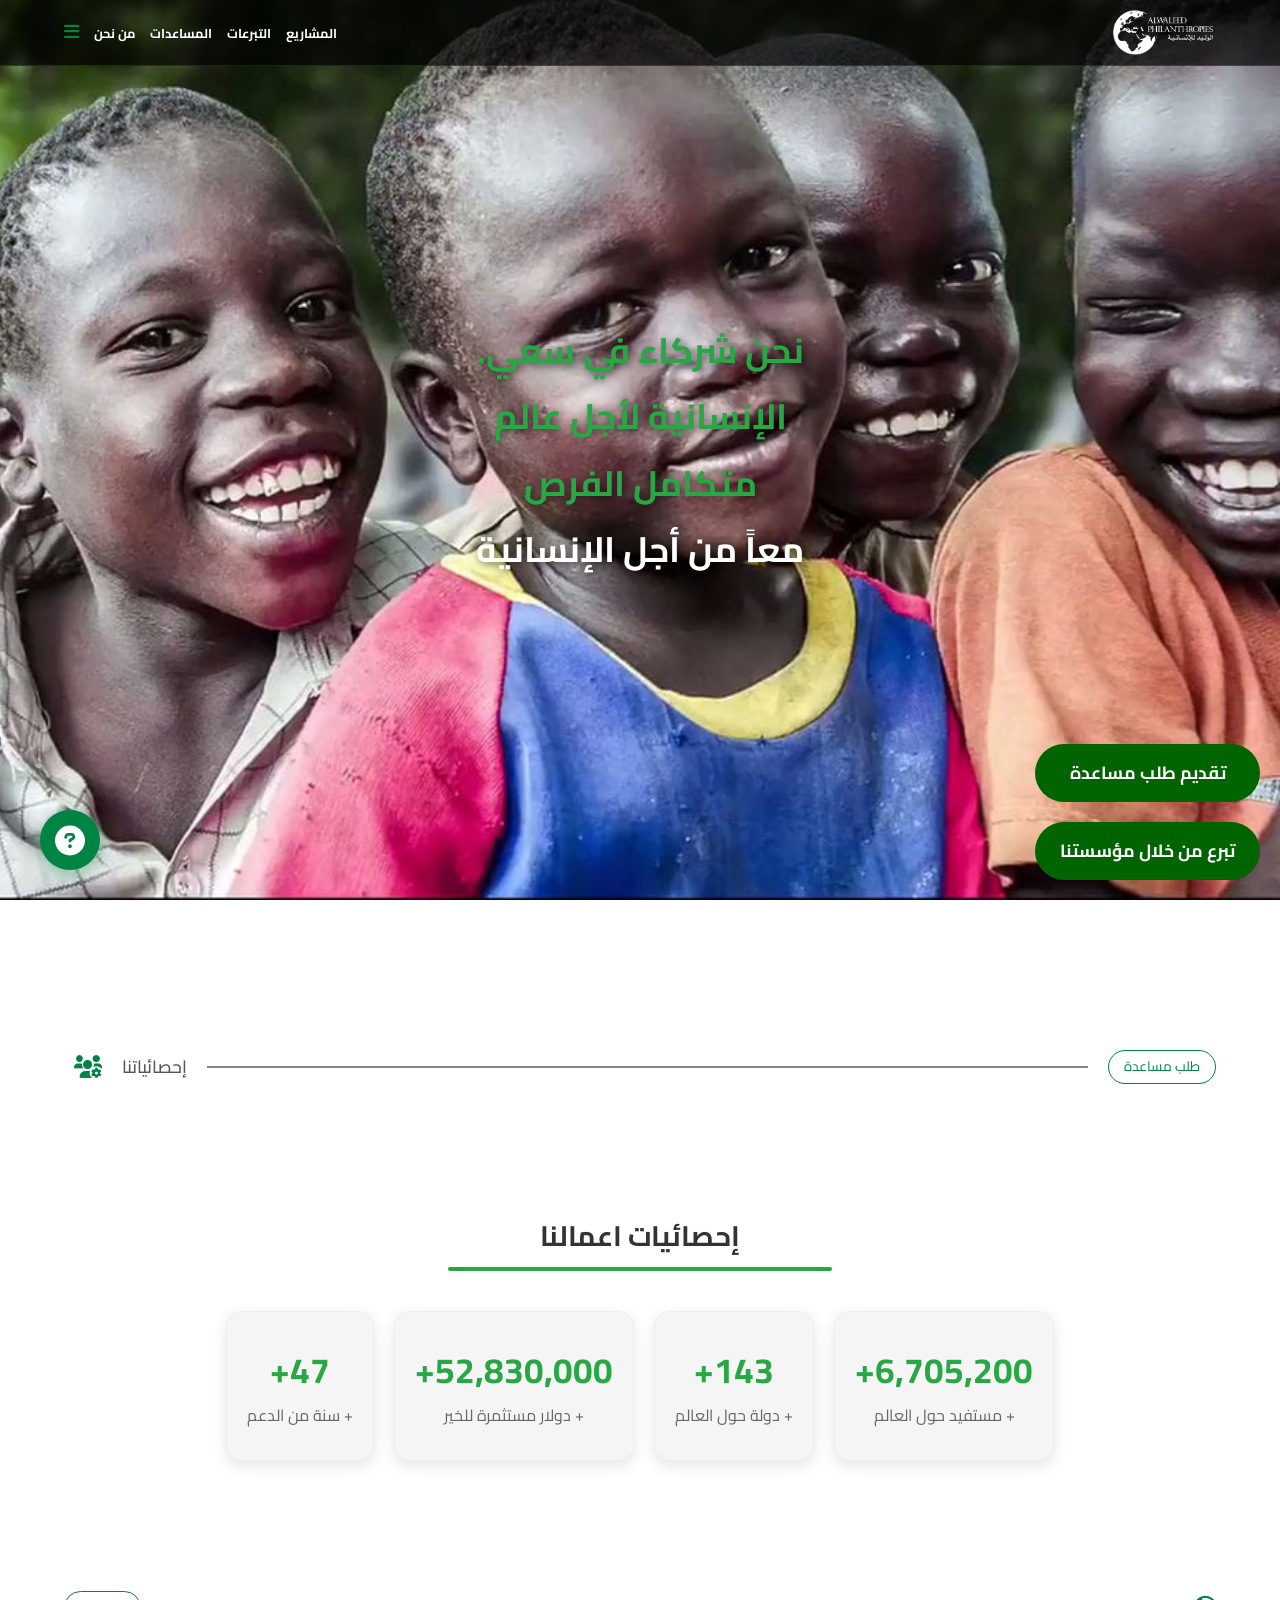
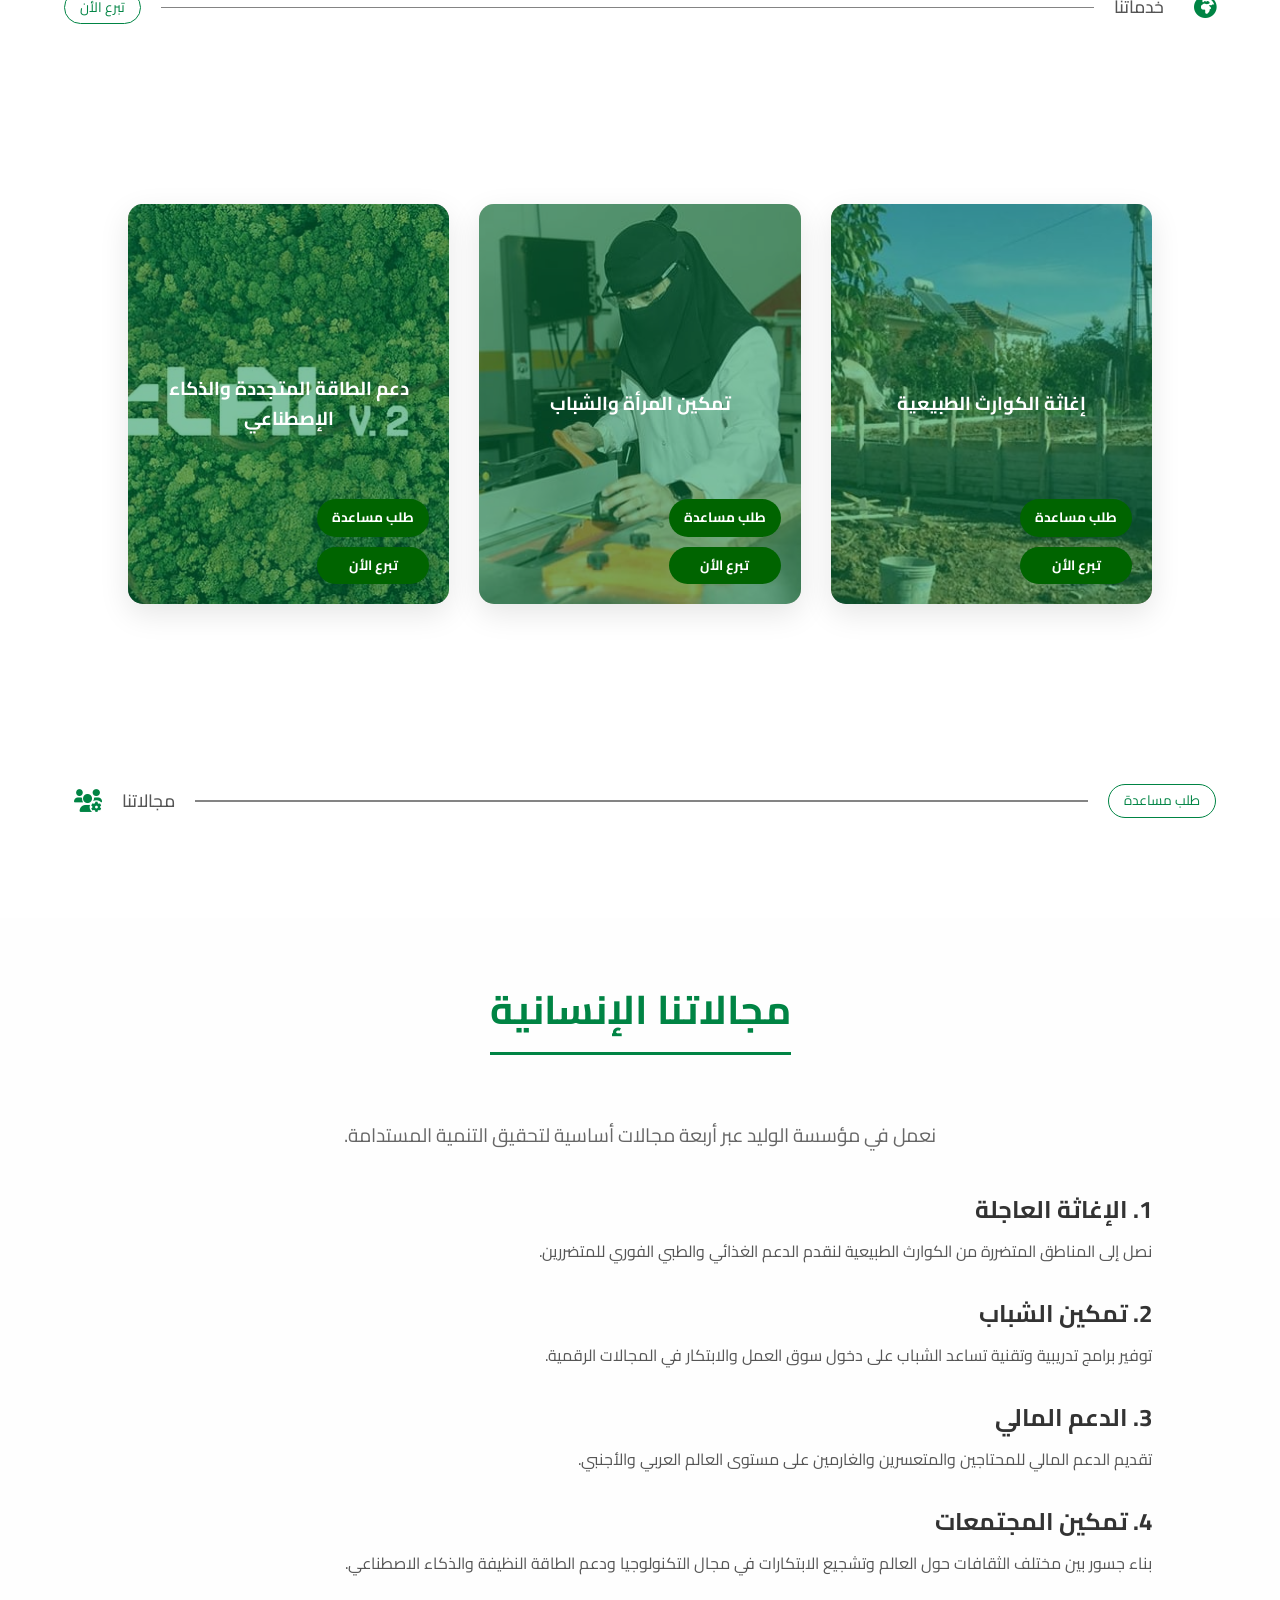
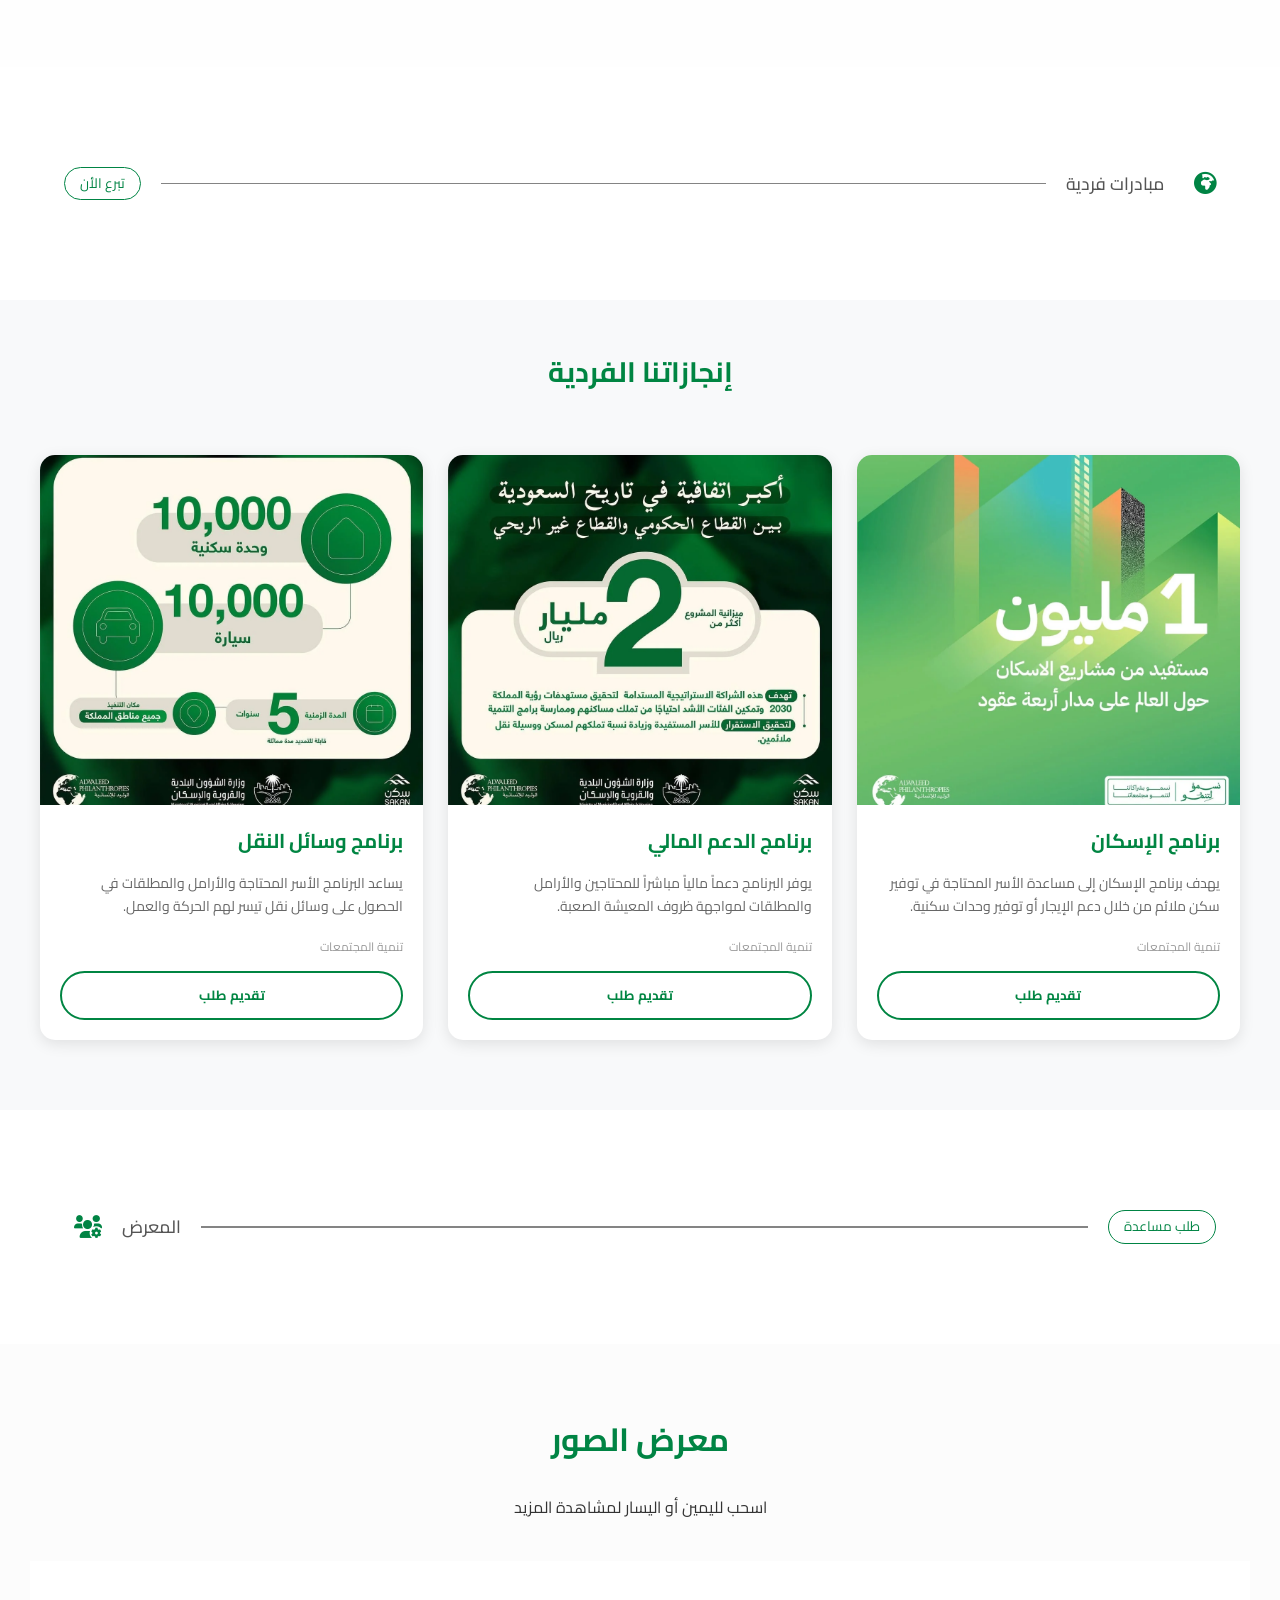
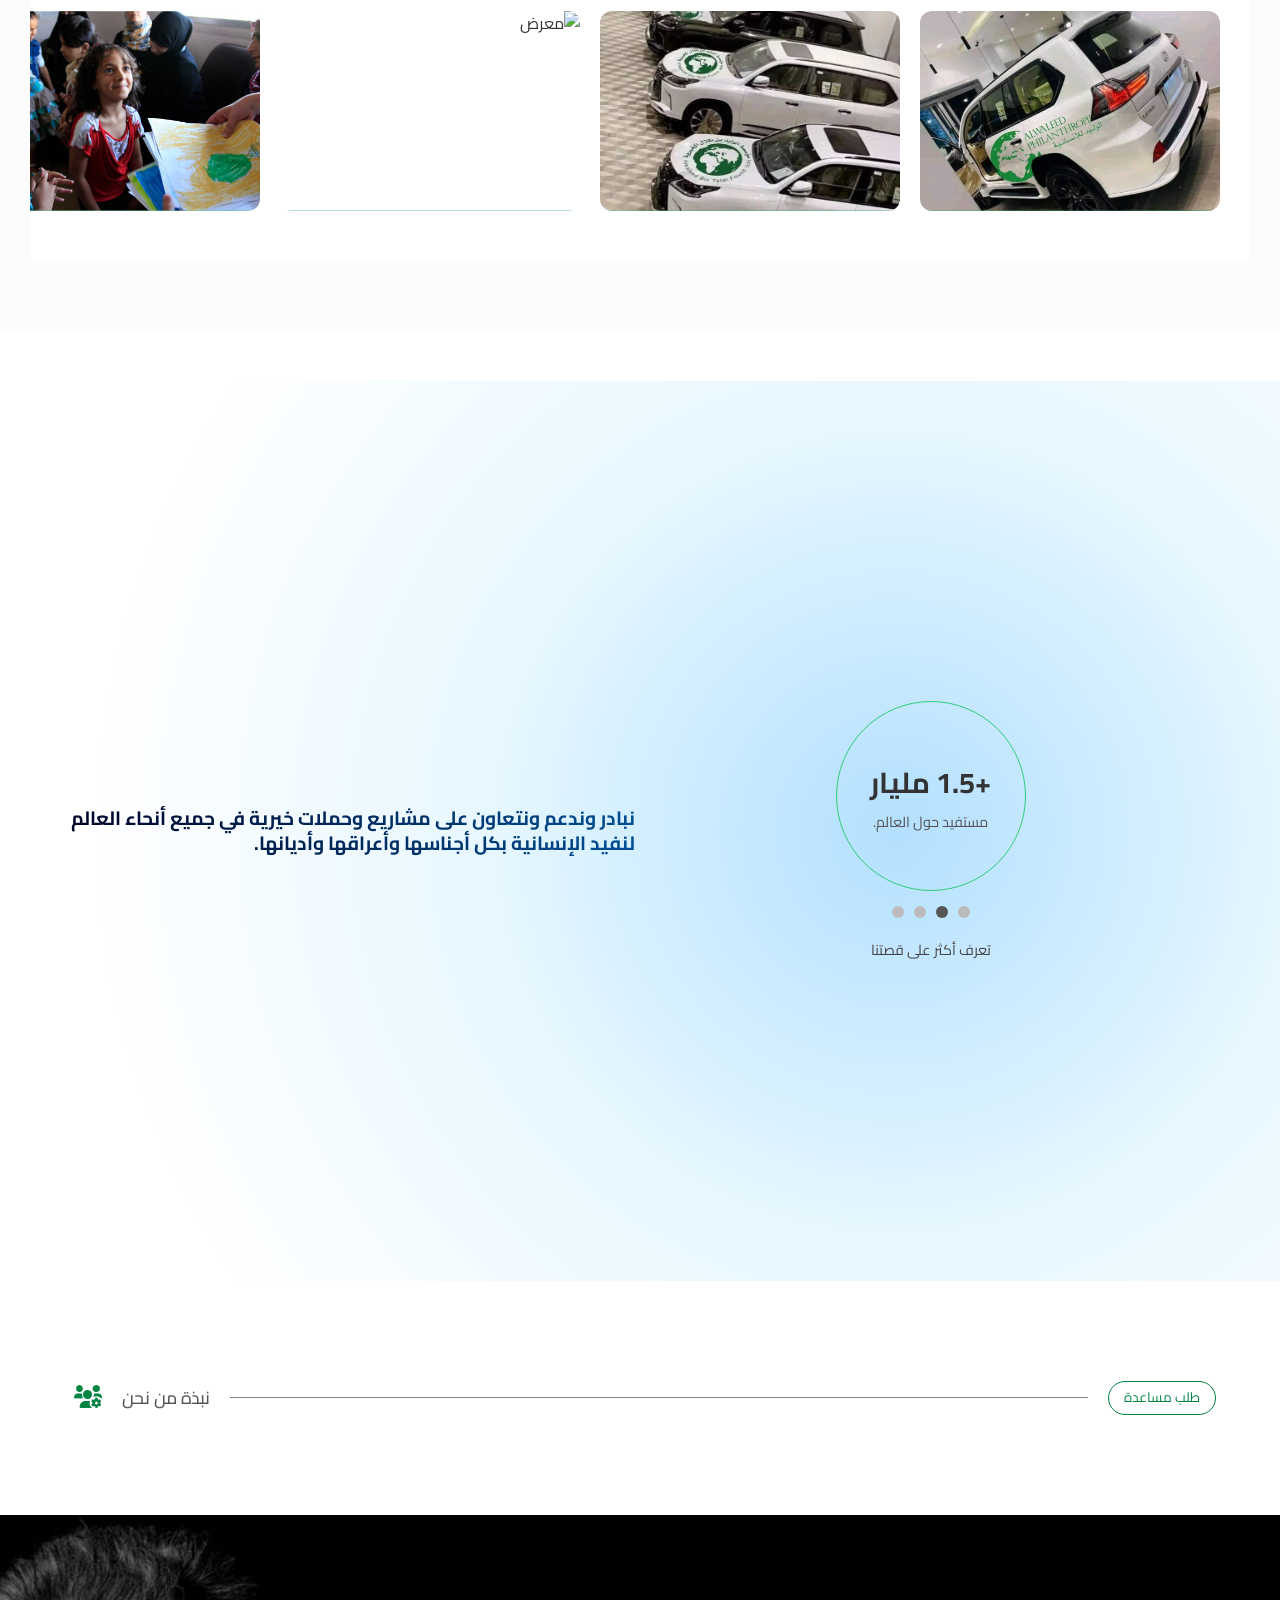
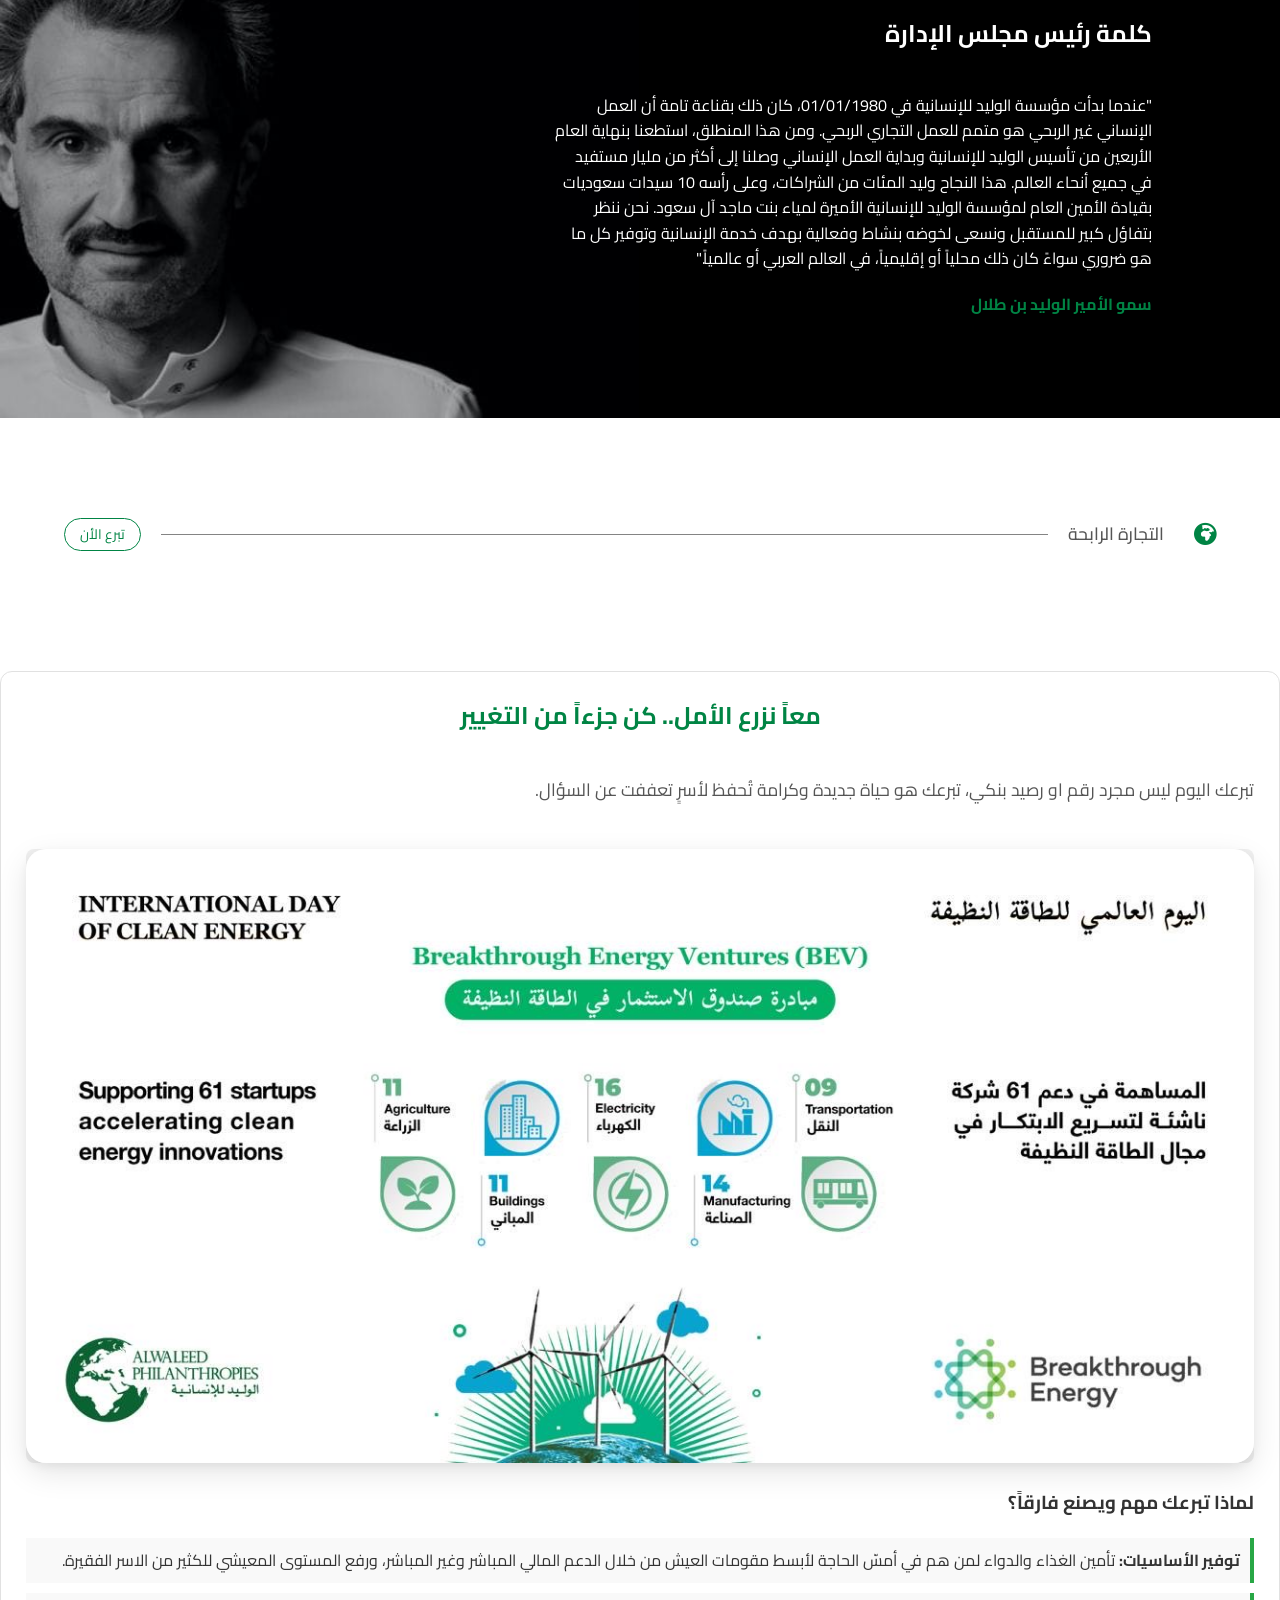
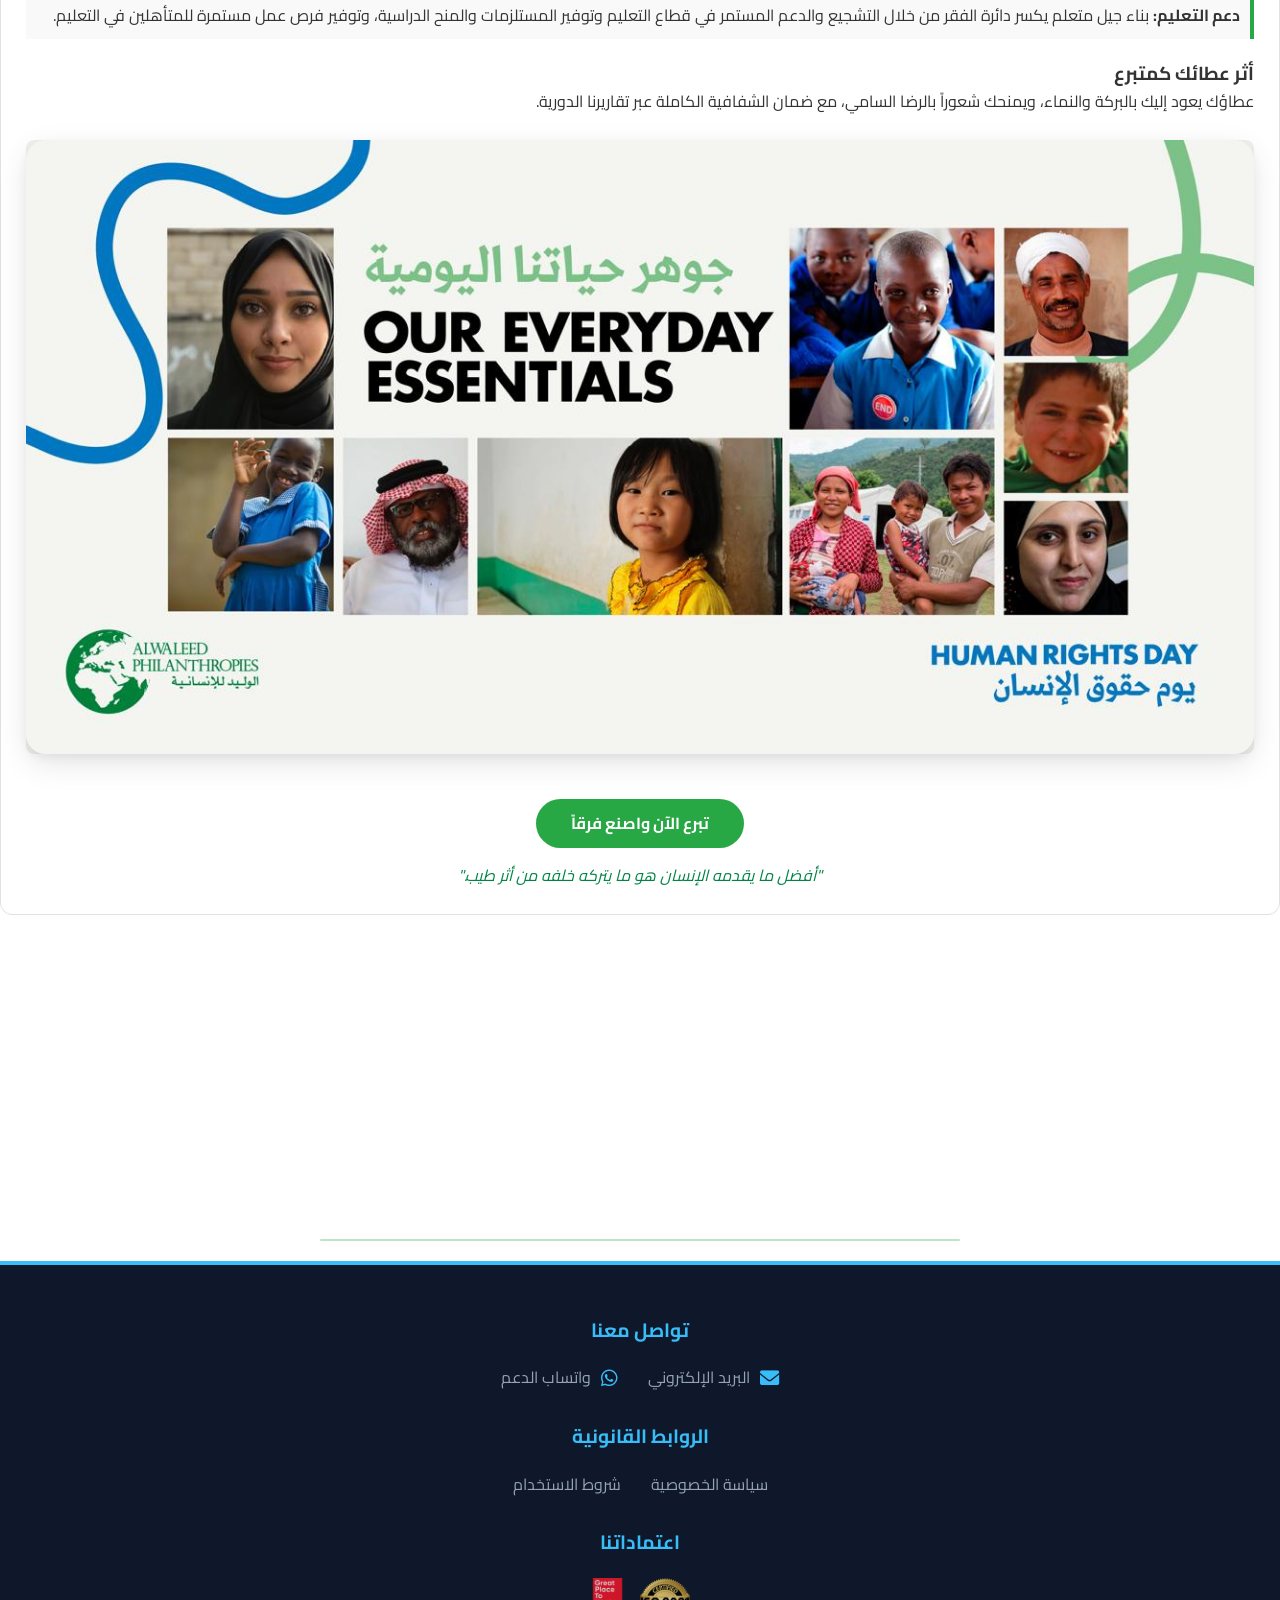
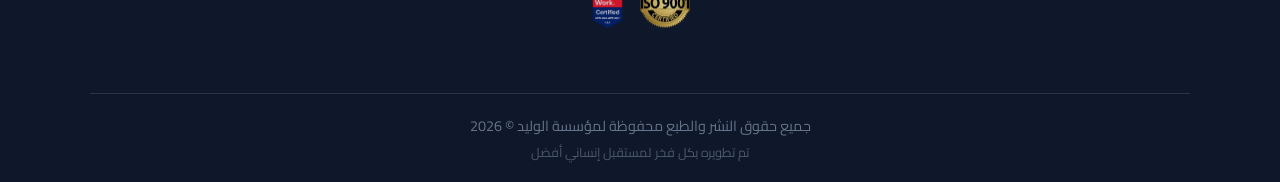
==== commit 74ec0fa9: "Fix performance issues and remove request block" ====
--- a/index.html
+++ b/index.html
@@ -52,14 +52,14 @@
     <section class="hero">
         <!-- صور الخلفية المتغيرة -->
         <div class="hero-bg active" style="background-image: url('images/aa.jpg');"></div>
-        <div class="hero-bg" style="background-image: url('images/qqd.jpg');"></div>
-        <div class="hero-bg" style="background-image: url('images/ss.webp');"></div>
-        <div class="hero-bg" style="background-image: url('images/sf.jpg');"></div>
-        <div class="hero-bg" style="background-image: url('images/sa.jpg');"></div>
-        <div class="hero-bg" style="background-image: url('images/sd.webp');"></div>
-        <div class="hero-bg" style="background-image: url('images/sg.jpg');"></div>
-        <div class="hero-bg" style="background-image: url('images/sh.jpg');"></div>
-        <div class="hero-bg" style="background-image: url('images/sj.jpg');"></div>
+        <div class="hero-bg" data-bg="images/qqd.jpg"></div>
+        <div class="hero-bg" data-bg="images/ss.webp"></div>
+        <div class="hero-bg" data-bg="images/sf.jpg"></div>
+        <div class="hero-bg" data-bg="images/sa.jpg"></div>
+        <div class="hero-bg" data-bg="images/sd.webp"></div>
+        <div class="hero-bg" data-bg="images/sg.jpg"></div>
+        <div class="hero-bg" data-bg="images/sh.jpg"></div>
+        <div class="hero-bg" data-bg="images/sj.jpg"></div>
 
         <!-- النصوص المتحركة -->
         <div class="text-group">
